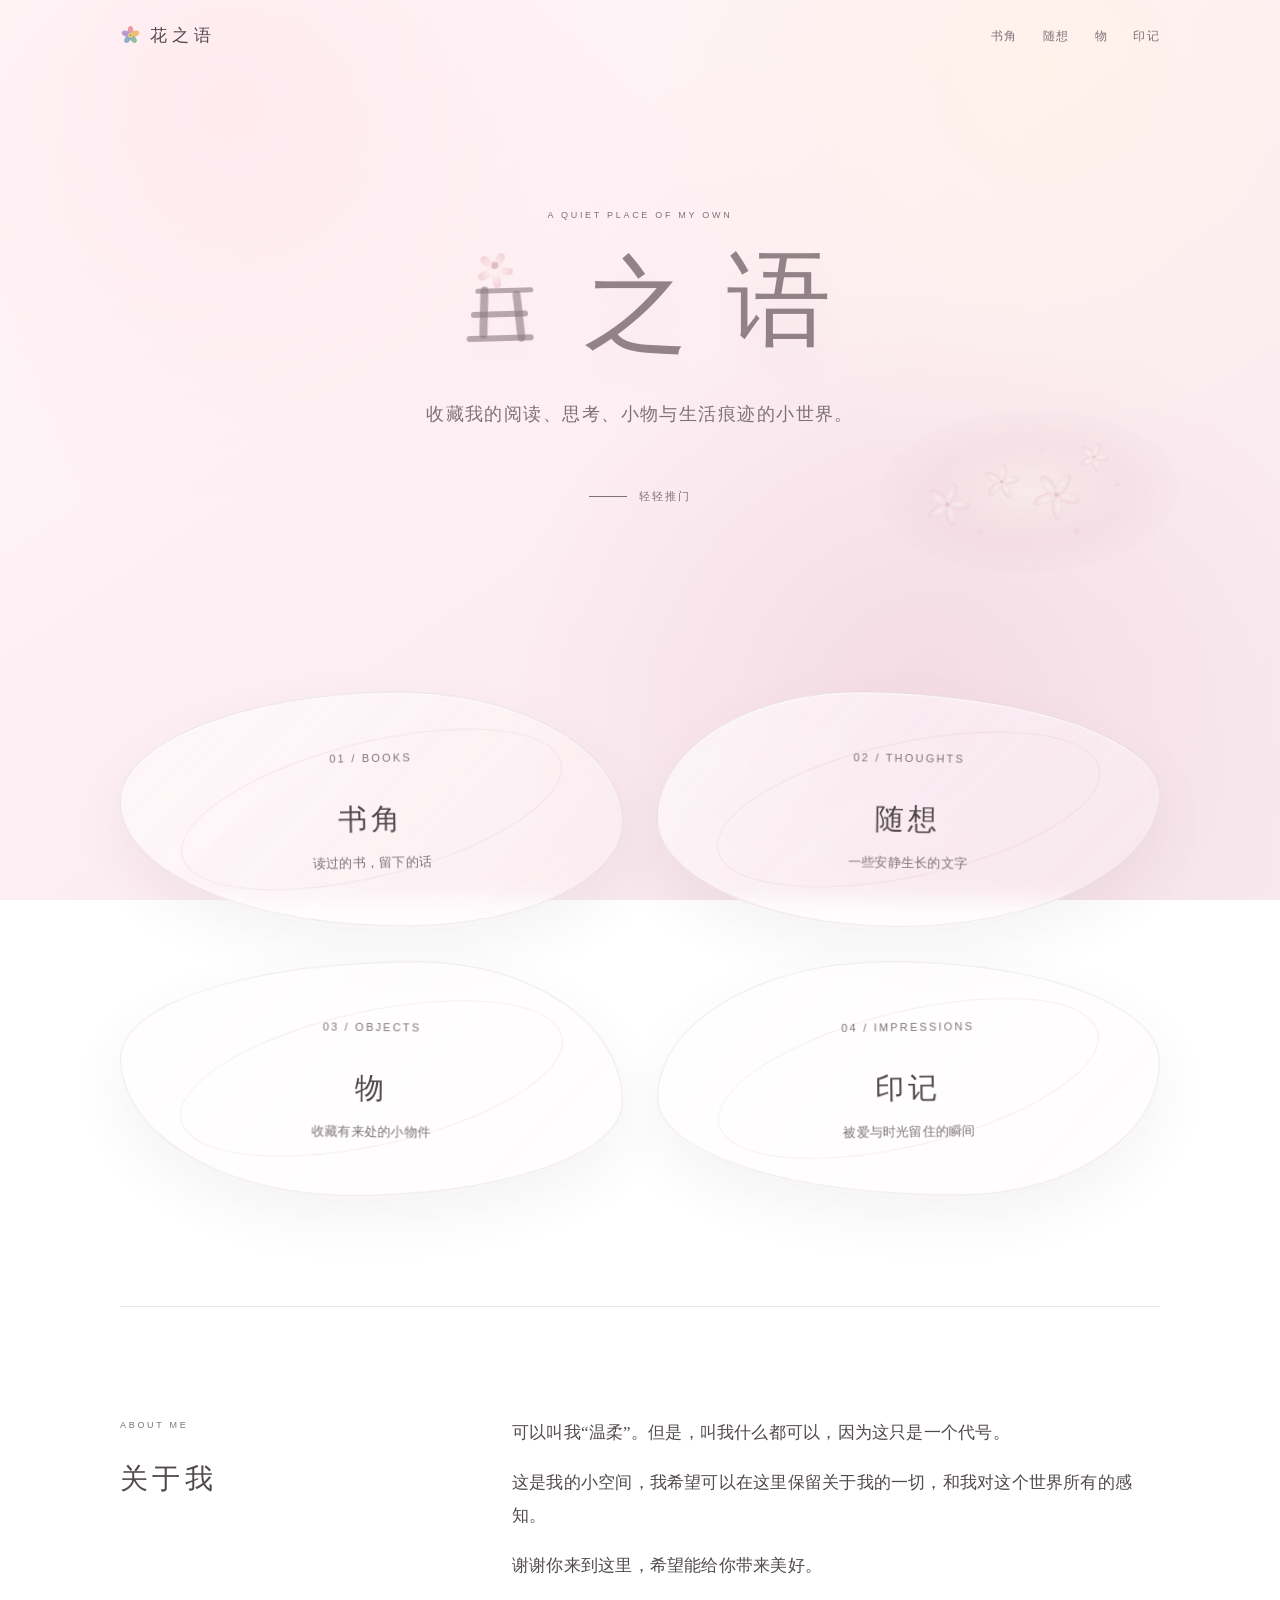
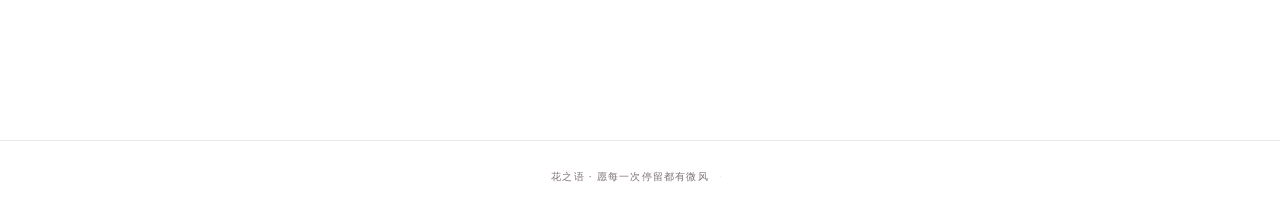
==== index.html @ 6b3ba3bf "Refine home flower title and cluster" ====
<!doctype html>
<html lang="zh-CN">
  <head>
    <meta charset="UTF-8">
    <meta name="viewport" content="width=device-width, initial-scale=1">
    <meta name="description" content="花之语，收藏阅读、思考、小物与生活痕迹的小世界。">
    <title>花之语</title>
    <link rel="stylesheet" href="assets/styles.css?v=home-bloom-2">
  </head>
  <body class="page-home">
    <header class="site-header shell">
      <a class="brand" href="index.html"><img class="brand-flower" src="assets/flower-mark.svg" alt="">花之语</a>
      <nav class="nav" aria-label="主要导航">
        <a href="books/index.html?v=home-bloom-2">书角</a>
        <a href="thoughts/index.html?v=home-bloom-2">随想</a>
        <a href="love/index.html?v=home-bloom-2">物</a>
        <a href="imprints/index.html?v=home-bloom-2">印记</a>
      </nav>
    </header>

    <main>
      <section class="hero shell">
        <img class="home-flower-cluster" src="assets/home-flower-cluster.svg" alt="" aria-hidden="true">
        <div>
          <p class="eyebrow">A quiet place of my own</p>
          <h1 class="bloom-title" aria-label="花之语">
            <span class="bloom-word bloom-flower-word">
              <span class="flower-text-base" aria-hidden="true">花</span>
              <span class="flower-text-custom" aria-hidden="true">
                <span class="flower-stroke flower-stroke-left"></span>
                <span class="flower-stroke flower-stroke-top"></span>
                <span class="flower-stroke flower-stroke-mid"></span>
                <span class="flower-stroke flower-stroke-bottom"></span>
                <span class="flower-stroke flower-stroke-right"></span>
              </span>
              <span class="title-flower" aria-hidden="true">
                <span></span><span></span><span></span><span></span><span></span>
              </span>
              <span class="wind-petals" aria-hidden="true">
                <i></i><i></i><i></i><i></i><i></i>
              </span>
            </span>
            <span class="bloom-word">之</span>
            <span class="bloom-word">语</span>
          </h1>
          <p class="hero-copy">收藏我的阅读、思考、小物与生活痕迹的小世界。</p>
          <a class="scroll-cue" href="#entrances">轻轻推门</a>
        </div>
      </section>

      <section class="portal-grid shell" id="entrances" aria-label="四个板块">
        <a class="portal portal-book" href="books/index.html?v=home-bloom-2" data-page-transition="book">
          <span class="portal-orbit" aria-hidden="true"></span>
          <span class="portal-content">
            <span class="portal-index">01 / BOOKS</span>
            <h2>书角</h2>
            <p>读过的书，留下的话</p>
          </span>
        </a>
        <a class="portal portal-thought" href="thoughts/index.html?v=home-bloom-2" data-page-transition="thought">
          <span class="portal-orbit" aria-hidden="true"></span>
          <span class="portal-content">
            <span class="portal-index">02 / THOUGHTS</span>
            <h2>随想</h2>
            <p>一些安静生长的文字</p>
          </span>
        </a>
        <a class="portal portal-love" href="love/index.html?v=home-bloom-2" data-page-transition="love">
          <span class="portal-orbit" aria-hidden="true"></span>
          <span class="portal-content">
            <span class="portal-index">03 / OBJECTS</span>
            <h2>物</h2>
            <p>收藏有来处的小物件</p>
          </span>
        </a>
        <a class="portal portal-imprint" href="imprints/index.html?v=home-bloom-2" data-page-transition="imprint">
          <span class="portal-orbit" aria-hidden="true"></span>
          <span class="portal-content">
            <span class="portal-index">04 / IMPRESSIONS</span>
            <h2>印记</h2>
            <p>被爱与时光留住的瞬间</p>
          </span>
        </a>
      </section>

      <section class="about shell">
        <div>
          <p class="eyebrow">About me</p>
          <h2>关于我</h2>
        </div>
        <div class="about-copy">
          <p>可以叫我“温柔”。但是，叫我什么都可以，因为这只是一个代号。</p>
          <p>这是我的小空间，我希望可以在这里保留关于我的一切，和我对这个世界所有的感知。</p>
          <p>谢谢你来到这里，希望能给你带来美好。</p>
        </div>
      </section>
    </main>

    <footer class="site-footer">花之语 · 愿每一次停留都有微风 <a class="admin-key" href="admin/" aria-label="进入内容管理">·</a></footer>
    <script src="assets/site.js?v=home-bloom-2"></script>
  </body>
</html>
---- assets/styles.css ----
:root {
  --paper: #fcf7f8;
  --paper-deep: #f5ecee;
  --ink: #51494d;
  --ink-soft: #7d7277;
  --line: rgba(91, 71, 80, 0.13);
  --sage: #dce8dc;
  --sage-deep: #718775;
  --blue: #dfeaf0;
  --blue-deep: #718694;
  --pink: #f1dfe2;
  --pink-deep: #9a747b;
  --apricot: #f2e5cd;
  --apricot-deep: #9a805e;
  --shadow: 0 18px 50px rgba(71, 78, 73, 0.09);
  --rose-sky:
    radial-gradient(circle at 18% 12%, rgba(255, 232, 238, 0.9), transparent 32%),
    radial-gradient(circle at 82% 8%, rgba(255, 244, 230, 0.62), transparent 30%),
    radial-gradient(circle at 72% 78%, rgba(239, 207, 219, 0.56), transparent 36%),
    linear-gradient(145deg, #fffafb 0%, #fdeff3 42%, #f8e8ee 100%);
  --serif: "Songti SC", "STSong", "Noto Serif CJK SC", Georgia, serif;
  --sans: "PingFang SC", "Noto Sans CJK SC", sans-serif;
}

* {
  box-sizing: border-box;
}

[hidden] {
  display: none !important;
}

html {
  scroll-behavior: smooth;
}

body {
  position: relative;
  margin: 0;
  color: var(--ink);
  background: var(--rose-sky);
  background-attachment: fixed;
  font-family: var(--serif);
  line-height: 1.9;
}

body::before {
  display: none;
}

body::after {
  display: none;
}

.page-books {
  background: var(--rose-sky);
  background-attachment: fixed;
}

.page-books::after {
  display: none;
}

.page-thoughts {
  background: var(--rose-sky);
  background-attachment: fixed;
}

.page-love {
  background: var(--rose-sky);
  background-attachment: fixed;
}

.page-imprints {
  background: var(--rose-sky);
  background-attachment: fixed;
}

a {
  color: inherit;
  text-decoration: none;
}

button,
input,
textarea {
  font: inherit;
}

.shell {
  width: min(1120px, calc(100% - 40px));
  margin: 0 auto;
}

.site-header {
  position: relative;
  display: flex;
  align-items: center;
  justify-content: space-between;
  min-height: 84px;
  font-size: 14px;
  letter-spacing: 0.12em;
}

.site-header::before {
  position: absolute;
  top: 33px;
  left: -36px;
  width: 18px;
  height: 18px;
  border: 1px solid currentColor;
  border-radius: 50%;
  content: "";
  opacity: 0.22;
}

.brand {
  display: inline-flex;
  align-items: center;
  gap: 9px;
  font-size: 20px;
  letter-spacing: 0.34em;
}

.brand-flower {
  width: 25px;
  height: 25px;
  flex: 0 0 auto;
  transform-origin: center;
  transition: filter 500ms ease, transform 700ms cubic-bezier(.2,.8,.2,1);
}

.brand:hover .brand-flower,
.petal-rain-active .brand-flower {
  filter: drop-shadow(0 5px 8px rgba(203, 125, 148, 0.24));
  transform: rotate(145deg) scale(1.12);
}

.nav {
  display: flex;
  gap: 28px;
  color: var(--ink-soft);
}

.nav a {
  position: relative;
}

.nav a::after {
  position: absolute;
  right: 0;
  bottom: -7px;
  left: 0;
  height: 1px;
  background: currentColor;
  content: "";
  opacity: 0;
  transform: scaleX(0.4);
  transition: 180ms ease;
}

.nav a:hover::after,
.nav a[aria-current="page"]::after {
  opacity: 0.65;
  transform: scaleX(1);
}

.hero {
  position: relative;
  display: grid;
  min-height: 570px;
  place-items: center;
  text-align: center;
}

.hero::before,
.hero::after {
  display: none;
}

.hero::before {
  top: 30px;
  left: 5%;
}

.hero::after {
  right: 5%;
  bottom: 40px;
  transform: rotate(205deg);
}

.eyebrow {
  margin: 0 0 18px;
  color: var(--ink-soft);
  font-family: var(--sans);
  font-size: 12px;
  letter-spacing: 0.28em;
  text-transform: uppercase;
}

.hero h1,
.bloom-title {
  margin: 0;
  font-size: clamp(58px, 9vw, 104px);
  font-weight: 400;
  letter-spacing: 0.12em;
  line-height: 1.2;
}

.bloom-title {
  position: relative;
  z-index: 2;
  display: inline-flex;
  gap: clamp(8px, 1.5vw, 18px);
  align-items: center;
  padding-left: 0.08em;
  color: rgba(105, 87, 94, 0.72);
}

.bloom-word {
  position: relative;
  display: inline-block;
  text-shadow: 0 16px 38px rgba(126, 92, 104, 0.06);
  transition:
    opacity 900ms ease,
    filter 900ms ease,
    transform 1000ms cubic-bezier(.2,.7,.2,1);
}

.bloom-word:nth-child(2) {
  transform: translateY(0.04em);
}

.bloom-word:nth-child(3) {
  transform: translateY(-0.03em);
}

.bloom-flower-word {
  width: 0.92em;
  height: 1.08em;
  padding-right: 0.03em;
  transform-origin: 50% 56%;
}

.flower-text-base {
  opacity: 0;
}

.flower-text-custom {
  position: absolute;
  inset: 0.08em 0.08em 0.02em 0;
}

.flower-stroke {
  position: absolute;
  display: block;
  border-radius: 999px;
  background: rgba(105, 87, 94, 0.6);
  box-shadow: 0 10px 22px rgba(126, 92, 104, 0.035);
}

.flower-stroke-left {
  top: 0.29em;
  left: 0.2em;
  width: 0.08em;
  height: 0.5em;
  transform: rotate(3deg);
}

.flower-stroke-top {
  top: 0.3em;
  left: 0.16em;
  width: 0.56em;
  height: 0.055em;
}

.flower-stroke-mid {
  top: 0.53em;
  left: 0.12em;
  width: 0.54em;
  height: 0.052em;
}

.flower-stroke-bottom {
  top: 0.76em;
  left: 0.07em;
  width: 0.64em;
  height: 0.055em;
}

.flower-stroke-right {
  top: 0.33em;
  left: 0.54em;
  width: 0.075em;
  height: 0.49em;
  transform: rotate(-5deg);
}

.title-flower {
  position: absolute;
  top: 0.1em;
  left: 0.03em;
  width: 0.3em;
  height: 0.3em;
  opacity: 0.9;
  transform: rotate(-25deg) scale(0.86);
  transform-origin: center;
  transition: transform 950ms cubic-bezier(.2,.7,.2,1), opacity 700ms ease;
}

.title-flower span {
  position: absolute;
  top: 50%;
  left: 50%;
  width: 52%;
  height: 25%;
  border-radius: 999px 999px 999px 40%;
  background: linear-gradient(90deg, #fffaf7, #e8aeba);
  box-shadow: inset 0 0 0 1px rgba(183, 130, 142, 0.08);
  transform-origin: 0 50%;
}

.title-flower span:nth-child(1) { transform: rotate(0deg) translateX(0.02em); }
.title-flower span:nth-child(2) { transform: rotate(72deg) translateX(0.02em); }
.title-flower span:nth-child(3) { transform: rotate(144deg) translateX(0.02em); }
.title-flower span:nth-child(4) { transform: rotate(216deg) translateX(0.02em); }
.title-flower span:nth-child(5) { transform: rotate(288deg) translateX(0.02em); }

.title-flower::after {
  position: absolute;
  top: calc(50% - 0.03em);
  left: calc(50% - 0.03em);
  width: 0.06em;
  height: 0.06em;
  border-radius: 50%;
  background: #bd8490;
  content: "";
}

.wind-petals {
  position: absolute;
  inset: -0.1em -0.55em -0.12em 0.25em;
  pointer-events: none;
}

.wind-petals i {
  position: absolute;
  top: 36%;
  left: 28%;
  width: 0.09em;
  height: 0.045em;
  border-radius: 999px 999px 999px 30%;
  background: rgba(226, 162, 176, 0.56);
  opacity: 0;
  transform: translate3d(0, 0, 0) rotate(12deg);
}

.wind-petals i:nth-child(2) { top: 18%; left: 42%; background: rgba(246, 204, 211, 0.7); }
.wind-petals i:nth-child(3) { top: 56%; left: 52%; background: rgba(219, 186, 207, 0.55); }
.wind-petals i:nth-child(4) { top: 30%; left: 58%; background: rgba(236, 181, 168, 0.58); }
.wind-petals i:nth-child(5) { top: 68%; left: 36%; background: rgba(240, 190, 201, 0.6); }

.bloom-title:hover .bloom-flower-word,
.bloom-title.is-wind .bloom-flower-word {
  filter: blur(0.12px);
  opacity: 0.78;
  transform: translateX(-0.03em) rotate(-1.6deg);
}

.bloom-title:hover .bloom-word:nth-child(2),
.bloom-title.is-wind .bloom-word:nth-child(2) {
  transform: translate(0.08em, 0.02em);
}

.bloom-title:hover .bloom-word:nth-child(3),
.bloom-title.is-wind .bloom-word:nth-child(3) {
  transform: translate(0.16em, -0.04em);
}

.bloom-title:hover .title-flower,
.bloom-title.is-wind .title-flower {
  opacity: 0.6;
  transform: translate(0.18em, -0.08em) rotate(9deg) scale(1);
}

.bloom-title:hover .wind-petals i,
.bloom-title.is-wind .wind-petals i {
  animation: title-petal-wind 1300ms ease-out forwards;
}

.bloom-title:hover .wind-petals i:nth-child(2),
.bloom-title.is-wind .wind-petals i:nth-child(2) {
  animation-delay: 90ms;
}

.bloom-title:hover .wind-petals i:nth-child(3),
.bloom-title.is-wind .wind-petals i:nth-child(3) {
  animation-delay: 170ms;
}

.bloom-title:hover .wind-petals i:nth-child(4),
.bloom-title.is-wind .wind-petals i:nth-child(4) {
  animation-delay: 230ms;
}

.bloom-title:hover .wind-petals i:nth-child(5),
.bloom-title.is-wind .wind-petals i:nth-child(5) {
  animation-delay: 310ms;
}

@keyframes title-petal-wind {
  0% {
    opacity: 0;
    transform: translate3d(0, 0, 0) rotate(10deg);
  }

  18% {
    opacity: 0.72;
  }

  100% {
    opacity: 0;
    transform: translate3d(0.68em, -0.18em, 0) rotate(96deg);
  }
}

.home-flower-cluster {
  position: absolute;
  right: min(-35px, -1vw);
  bottom: 34px;
  z-index: 0;
  width: min(38vw, 430px);
  min-width: 270px;
  opacity: 0.46;
  pointer-events: none;
  transform: rotate(-2deg);
  filter: saturate(0.88) contrast(0.96);
  animation: cluster-breathe 9s ease-in-out infinite;
}

@keyframes cluster-breathe {
  0%,
  100% {
    opacity: 0.4;
    transform: translate3d(0, 0, 0) rotate(-2deg);
  }

  50% {
    opacity: 0.53;
    transform: translate3d(-5px, -3px, 0) rotate(-1.3deg);
  }
}

.hero-copy {
  position: relative;
  z-index: 2;
  max-width: 460px;
  margin: 30px auto 0;
  color: var(--ink-soft);
  font-size: 18px;
  letter-spacing: 0.08em;
}

.scroll-cue {
  position: relative;
  z-index: 2;
  display: inline-flex;
  align-items: center;
  gap: 12px;
  margin-top: 55px;
  color: var(--ink-soft);
  font-family: var(--sans);
  font-size: 11px;
  letter-spacing: 0.2em;
}

.scroll-cue::before {
  width: 38px;
  height: 1px;
  background: var(--ink-soft);
  content: "";
}

.portal-grid {
  display: grid;
  grid-template-columns: repeat(2, 1fr);
  gap: 34px;
  padding: 50px 0 110px;
  perspective: 1000px;
}

.portal {
  position: relative;
  display: grid;
  min-height: 235px;
  padding: 38px;
  overflow: visible;
  border: 1px solid rgba(119, 91, 103, 0.12);
  border-radius: 50% 44% 48% 42% / 45% 51% 43% 49%;
  background:
    linear-gradient(135deg, rgba(255, 255, 255, 0.62), rgba(255, 255, 255, 0.18)),
    rgba(244, 218, 225, 0.08);
  box-shadow:
    0 22px 55px rgba(111, 84, 96, 0.07),
    inset 0 1px 0 rgba(255, 255, 255, 0.92);
  backdrop-filter: blur(10px);
  place-items: center;
  text-align: center;
  transform: translate3d(0, 0, 0) rotate(var(--portal-rotate, -0.7deg));
  transition: border-color 600ms ease, box-shadow 600ms ease, transform 700ms cubic-bezier(.2,.7,.2,1);
}

.portal:hover {
  border-color: rgba(208, 139, 156, 0.26);
  box-shadow:
    0 34px 80px rgba(174, 117, 133, 0.14),
    inset 0 1px 0 rgba(255, 255, 255, 0.96);
  transform: translate3d(0, -12px, 22px) rotate(calc(var(--portal-rotate, -0.7deg) * -1));
}

.portal::after {
  position: absolute;
  z-index: -1;
  inset: 16% 10% 8% 14%;
  border-radius: 50%;
  background: radial-gradient(circle, var(--portal-glow, rgba(225, 182, 194, 0.18)), transparent 68%);
  filter: blur(16px);
  content: "";
  opacity: 0;
  transform: scale(0.8);
  transition: opacity 600ms ease, transform 800ms ease;
}

.portal:hover::after {
  opacity: 1;
  transform: scale(1.18);
}

.portal-book {
  --portal-glow: rgba(149, 187, 160, 0.25);
  --portal-rotate: -1deg;
}

.portal-thought {
  --portal-glow: rgba(145, 174, 201, 0.24);
  --portal-rotate: 0.8deg;
}

.portal-love {
  --portal-glow: rgba(232, 154, 166, 0.27);
  --portal-rotate: 0.6deg;
}

.portal-imprint {
  --portal-glow: rgba(239, 189, 120, 0.25);
  --portal-rotate: -0.8deg;
}

.portal-content {
  position: relative;
  z-index: 2;
  animation: portal-breathe 6s ease-in-out infinite;
}

.portal:nth-child(2) .portal-content {
  animation-delay: -1.5s;
}

.portal:nth-child(3) .portal-content {
  animation-delay: -3s;
}

.portal:nth-child(4) .portal-content {
  animation-delay: -4.5s;
}

.portal-orbit {
  position: absolute;
  width: 78%;
  height: 58%;
  border: 1px solid rgba(170, 119, 135, 0.12);
  border-radius: 50%;
  transform: rotate(-13deg);
  transition: transform 1100ms cubic-bezier(.2,.7,.2,1), border-color 600ms ease;
}

.portal:hover .portal-orbit {
  border-color: rgba(201, 132, 151, 0.25);
  transform: rotate(8deg) scale(1.06);
}

@keyframes portal-breathe {
  0%,
  100% {
    transform: translateY(0);
  }

  50% {
    transform: translateY(-4px);
  }
}

.portal-index {
  font-family: var(--sans);
  font-size: 11px;
  letter-spacing: 0.2em;
}

.portal h2 {
  margin: 20px 0 4px;
  color: var(--ink);
  font-size: 29px;
  font-weight: 400;
  letter-spacing: 0.16em;
}

.portal p {
  margin: 0;
  color: var(--ink-soft);
  font-size: 13px;
}

.portal-index {
  color: var(--ink-soft);
}

.admin-key {
  display: inline-block;
  padding: 0 6px;
  opacity: 0.18;
  transition: opacity 180ms ease;
}

.admin-key:hover {
  opacity: 0.7;
}

.admin-page {
  min-height: 100vh;
  background: var(--rose-sky);
  background-attachment: fixed;
}

.admin-label {
  color: var(--ink-soft);
  font-family: var(--sans);
  font-size: 11px;
  letter-spacing: 0.16em;
}

.admin-shell {
  width: min(1080px, calc(100% - 56px));
  margin: 0 auto;
  padding: 70px 0 120px;
}

.admin-intro {
  max-width: 620px;
}

.admin-intro h1 {
  margin: 0 0 10px;
  font-size: 38px;
  font-weight: 400;
}

.admin-intro p {
  color: var(--ink-soft);
}

.content-picker {
  display: flex;
  flex-wrap: wrap;
  gap: 10px;
  margin: 48px 0 38px;
}

.content-type {
  padding: 10px 18px;
  border: 1px solid var(--line);
  border-radius: 999px;
  color: var(--ink-soft);
  background: rgba(255, 255, 255, 0.42);
  cursor: pointer;
}

.content-type.is-active {
  border-color: rgba(211, 141, 158, 0.4);
  color: var(--ink);
  background: rgba(242, 207, 216, 0.28);
}

.editor {
  display: grid;
  grid-template-columns: minmax(0, 1fr) 270px;
  gap: 42px;
  align-items: start;
}

.editor-panel,
.publish-panel {
  border: 1px solid var(--line);
  background: rgba(255, 255, 255, 0.46);
}

.editor-panel {
  min-height: 560px;
  padding: 36px;
}

.editor-section {
  display: none;
}

.editor-section.is-visible {
  display: block;
}

.editor-section h2,
.publish-panel h2 {
  margin: 0 0 28px;
  font-size: 20px;
  font-weight: 400;
}

.editor-grid {
  display: grid;
  grid-template-columns: repeat(2, minmax(0, 1fr));
  gap: 0 20px;
}

.field-wide {
  grid-column: 1 / -1;
}

.field select,
.field input[type="file"] {
  width: 100%;
  min-height: 43px;
  padding: 10px 12px;
  border: 1px solid var(--line);
  color: var(--ink);
  background: rgba(255, 255, 255, 0.56);
}

.field:has([data-count-text]) {
  position: relative;
}

.field textarea[data-count-text] {
  padding-bottom: 34px;
}

.char-count {
  position: absolute;
  right: 12px;
  bottom: 12px;
  padding: 3px 8px;
  border-radius: 999px;
  color: rgba(102, 88, 94, 0.7);
  background: rgba(255, 255, 255, 0.58);
  font-family: var(--sans);
  font-size: 10px;
  letter-spacing: 0.04em;
  pointer-events: none;
}

.switch-row {
  display: flex;
  gap: 9px;
  align-items: center;
  margin-top: 20px;
  font-family: var(--sans);
  font-size: 12px;
}

.publish-panel {
  position: sticky;
  top: 24px;
  padding: 28px;
}

.publish-hint {
  margin: -12px 0 18px;
  color: var(--ink-soft);
  font-family: var(--sans);
  font-size: 12px;
  line-height: 1.8;
}

.preview-button,
.publish-button {
  width: 100%;
  margin-top: 10px;
  padding: 11px 16px;
  border: 1px solid var(--line);
  cursor: pointer;
}

.preview-button {
  color: var(--ink);
  background: transparent;
}

.publish-button {
  border-color: #65585e;
  color: #fff;
  background: #65585e;
}

.admin-note {
  margin-top: 20px;
  color: var(--ink-soft);
  font-family: var(--sans);
  font-size: 11px;
  line-height: 1.75;
}

.entry-manager {
  margin-top: 54px;
  padding: 30px;
  border: 1px solid var(--line);
  background: rgba(255, 255, 255, 0.38);
}

.entry-manager-head {
  display: flex;
  gap: 18px;
  align-items: end;
  justify-content: space-between;
  margin-bottom: 22px;
}

.entry-manager-head h2 {
  margin: 0;
  font-size: 22px;
  font-weight: 400;
}

.entry-manager-head .preview-button {
  width: auto;
  min-width: 108px;
}

.entry-manager-actions {
  display: flex;
  gap: 10px;
  align-items: center;
}

.entry-list-admin {
  display: grid;
  gap: 12px;
}

.entry-admin-row {
  display: grid;
  grid-template-columns: minmax(0, 1fr) auto;
  gap: 18px;
  align-items: center;
  padding: 16px 18px;
  border: 1px solid rgba(188, 150, 160, 0.18);
  border-radius: 18px;
  background: rgba(255, 255, 255, 0.46);
}

.entry-admin-row h3 {
  margin: 3px 0 5px;
  font-size: 16px;
  font-weight: 400;
}

.entry-admin-row p {
  display: -webkit-box;
  margin: 0;
  overflow: hidden;
  color: var(--ink-soft);
  font-size: 12px;
  line-height: 1.7;
  -webkit-box-orient: vertical;
  -webkit-line-clamp: 2;
}

.entry-admin-meta {
  color: var(--pink-deep);
  font-family: var(--sans);
  font-size: 10px;
  letter-spacing: 0.1em;
}

.entry-admin-actions {
  display: flex;
  gap: 8px;
}

.entry-admin-actions button {
  padding: 8px 12px;
  border: 1px solid var(--line);
  border-radius: 999px;
  color: var(--ink);
  background: rgba(255, 255, 255, 0.42);
  cursor: pointer;
}

.entry-admin-actions [data-delete-entry] {
  color: #9b5461;
}

.admin-setup,
.login-card {
  width: min(620px, 100%);
  margin-top: 48px;
  padding: 36px;
  border: 1px solid var(--line);
  background: rgba(255, 255, 255, 0.42);
}

.admin-setup img {
  width: 38px;
  height: 38px;
}

.admin-setup h2,
.login-card h2 {
  margin: 15px 0 8px;
  font-size: 24px;
  font-weight: 400;
}

.admin-setup p {
  color: var(--ink-soft);
}

.login-card {
  display: grid;
  grid-template-columns: 0.8fr 1.2fr;
  gap: 40px;
}

.login-card .publish-button {
  margin-top: 5px;
}

.admin-session {
  display: flex;
  align-items: center;
  justify-content: flex-end;
  gap: 16px;
  color: var(--ink-soft);
  font-family: var(--sans);
  font-size: 11px;
}

.admin-session button {
  padding: 6px 12px;
  border: 1px solid var(--line);
  color: var(--ink-soft);
  background: transparent;
  cursor: pointer;
}

.about {
  display: grid;
  grid-template-columns: 0.65fr 1.35fr;
  gap: 80px;
  padding: 110px 0 140px;
  border-top: 1px solid var(--line);
}

.about h2 {
  margin: 0;
  font-size: 28px;
  font-weight: 400;
  letter-spacing: 0.16em;
}

.about-copy {
  max-width: 650px;
  font-size: 17px;
}

.about-copy p {
  margin: 0 0 18px;
}

.page-intro {
  position: relative;
  padding: 90px 0 70px;
}

.page-intro::after {
  position: absolute;
  top: 38px;
  right: 8%;
  color: rgba(72, 80, 76, 0.075);
  content: "花 之 语";
  font-size: clamp(54px, 9vw, 110px);
  letter-spacing: 0.2em;
  writing-mode: vertical-rl;
}

.page-intro h1 {
  margin: 0 0 10px;
  font-size: clamp(44px, 7vw, 72px);
  font-weight: 400;
  letter-spacing: 0.16em;
}

.page-intro p {
  margin: 0;
  color: var(--ink-soft);
  font-size: 17px;
}

.book-grid {
  display: grid;
  grid-template-columns: repeat(3, 1fr);
  gap: 48px 30px;
  padding-bottom: 130px;
}

.book-card {
  position: relative;
  max-width: 320px;
  padding: 18px 18px 28px;
  background: rgba(255, 252, 244, 0.58);
  box-shadow: 0 14px 50px rgba(66, 72, 65, 0.055);
  transform: rotate(-0.7deg);
}

.book-card::before {
  display: none;
}

.book-cover {
  display: grid;
  aspect-ratio: 0.68;
  padding: 24px;
  place-items: center;
  color: #e8e4db;
  background:
    linear-gradient(150deg, rgba(255, 255, 255, 0.1), transparent 45%),
    #222724;
  box-shadow: 0 20px 40px rgba(34, 39, 36, 0.18);
  text-align: center;
}

.book-cover strong {
  font-size: 30px;
  font-weight: 400;
  letter-spacing: 0.22em;
  writing-mode: vertical-rl;
}

.book-card h2 {
  margin: 25px 0 0;
  font-size: 25px;
  font-weight: 400;
}

.book-card .author,
.meta {
  color: var(--ink-soft);
  font-family: var(--sans);
  font-size: 13px;
}

.recommendation {
  min-height: 64px;
  margin: 16px 0;
}

.rating {
  color: #a88162;
  letter-spacing: 0.14em;
}

.article {
  width: min(720px, 100%);
  margin: 0 auto;
  padding: 70px 0 140px;
}

.article-head {
  margin-bottom: 75px;
  text-align: center;
}

.article-head h1 {
  margin: 14px 0;
  font-size: clamp(34px, 6vw, 55px);
  font-weight: 400;
  line-height: 1.45;
}

.article-body {
  font-size: 18px;
  letter-spacing: 0.035em;
  line-height: 2.15;
}

.article-body p {
  margin: 0 0 28px;
}

.book-detail {
  display: grid;
  grid-template-columns: 280px 1fr;
  gap: 75px;
  align-items: center;
  padding: 80px 0 100px;
}

.book-info h1 {
  margin: 0 0 8px;
  font-size: 48px;
  font-weight: 400;
  letter-spacing: 0.12em;
}

.book-quote {
  margin: 35px 0 0;
  padding-left: 24px;
  border-left: 2px solid var(--sage-deep);
  font-size: 19px;
}

.divider {
  height: 1px;
  margin: 20px 0 80px;
  background: var(--line);
}

.flower-button {
  display: flex;
  align-items: center;
  justify-content: center;
  gap: 12px;
  width: max-content;
  margin: 70px auto 0;
  padding: 13px 24px;
  border: 1px solid rgba(154, 116, 123, 0.3);
  border-radius: 999px;
  color: var(--pink-deep);
  background: rgba(255, 255, 255, 0.38);
  cursor: pointer;
  transition: 180ms ease;
}

.button-flower {
  width: 17px;
  height: 17px;
}

.flower-button:hover,
.flower-button.is-given {
  background: var(--pink);
  transform: translateY(-2px);
}

.feed {
  width: min(760px, 100%);
  margin: 0 auto;
  padding-bottom: 130px;
}

.feed-entry {
  padding: 60px 0;
  border-top: 1px solid var(--line);
}

.feed-entry:first-child {
  border-top: 0;
}

.feed-entry blockquote {
  margin: 0;
  font-size: clamp(24px, 4vw, 34px);
  line-height: 1.75;
}

.entry-type {
  color: var(--pink-deep);
  font-family: var(--sans);
  font-size: 12px;
  letter-spacing: 0.22em;
}

.photo-placeholder {
  display: grid;
  min-height: 460px;
  margin: 22px 0;
  padding: 30px;
  place-items: center;
  color: var(--ink-soft);
  background:
    linear-gradient(135deg, rgba(255, 255, 255, 0.45), transparent),
    var(--paper-deep);
  font-family: var(--sans);
  font-size: 13px;
  letter-spacing: 0.12em;
  text-align: center;
}

.photo-placeholder.love {
  background:
    radial-gradient(circle at 62% 42%, rgba(212, 159, 125, 0.55), transparent 15%),
    radial-gradient(circle at 45% 55%, rgba(239, 205, 159, 0.7), transparent 28%),
    #e7ddd1;
}

.photo-placeholder.landscape {
  background:
    linear-gradient(to bottom, #dfe9e7 0 42%, #c9d5be 42% 68%, #b7a88b 68%);
}

.photo-frame {
  margin: 22px 0;
  overflow: hidden;
  background: var(--paper-deep);
  box-shadow: var(--shadow);
}

.photo-image {
  display: block;
  width: 100%;
  height: auto;
  max-height: 760px;
  object-fit: contain;
}

.caption {
  margin: 18px 0 0;
  font-size: 18px;
}

.comments {
  margin-top: 90px;
  padding-top: 55px;
  border-top: 1px solid var(--line);
}

.comments h2 {
  font-size: 23px;
  font-weight: 400;
}

.field {
  display: grid;
  gap: 8px;
  margin: 18px 0;
  color: var(--ink-soft);
  font-family: var(--sans);
  font-size: 13px;
}

.field input,
.field textarea {
  width: 100%;
  padding: 14px 16px;
  border: 1px solid var(--line);
  border-radius: 3px;
  outline: none;
  color: var(--ink);
  background: rgba(255, 255, 255, 0.5);
}

.field input:focus,
.field textarea:focus {
  border-color: var(--blue-deep);
}

.submit-button {
  padding: 11px 24px;
  border: 0;
  color: white;
  background: var(--blue-deep);
  cursor: pointer;
}

.form-note {
  color: var(--ink-soft);
  font-family: var(--sans);
  font-size: 12px;
}

.site-footer {
  padding: 32px 0 45px;
  border-top: 1px solid var(--line);
  color: var(--ink-soft);
  font-family: var(--sans);
  font-size: 12px;
  letter-spacing: 0.12em;
  text-align: center;
}

@media (max-width: 760px) {
  .shell {
    width: min(100% - 28px, 620px);
  }

  .site-header {
    align-items: flex-start;
    padding: 20px 0;
  }

  body {
    background: var(--rose-sky);
    background-attachment: fixed;
  }

  body::after {
    right: -70px;
    width: 260px;
    opacity: 0.2;
  }

  .page-intro::after {
    right: 0;
    font-size: 52px;
    opacity: 0.72;
  }

  .nav {
    flex-wrap: wrap;
    justify-content: flex-end;
    gap: 8px 16px;
    max-width: 220px;
  }

  .hero {
    min-height: 520px;
  }

  .hero::before,
  .hero::after {
    width: 100px;
    height: 150px;
  }

  .hero h1 {
    padding-left: 0.22em;
  }

  .portal-grid,
  .about,
  .book-detail {
    grid-template-columns: 1fr;
  }

  .portal-grid {
    gap: 16px;
  }

  .portal {
    min-height: 205px;
    padding: 30px;
  }

  .portal h2 {
    margin-top: 16px;
  }

  .about {
    gap: 28px;
    padding: 80px 0 100px;
  }

  .book-grid {
    grid-template-columns: 1fr;
  }

  .book-detail {
    gap: 45px;
  }

  .book-detail .book-cover {
    width: min(270px, 80%);
    margin: 0 auto;
  }

  .book-info {
    text-align: center;
  }

  .book-quote {
    padding: 22px 0 0;
    border-top: 1px solid var(--sage-deep);
    border-left: 0;
  }

  .photo-placeholder {
    min-height: 350px;
  }
}

/* Refined editorial system: quiet scale, narrow columns, small collected images. */
body {
  font-family: "Hiragino Mincho ProN", "Songti TC", "Songti SC", "STSong", serif;
  font-size: 15px;
  letter-spacing: 0.015em;
}

.page-books,
.page-thoughts,
.page-love,
.page-imprints {
  background: var(--rose-sky);
  background-attachment: fixed;
}

.page-books::after,
.page-thoughts::after,
.page-love::after,
.page-imprints::after {
  right: 2.5vw;
  bottom: -70px;
  width: 180px;
  height: 340px;
  opacity: 0.09;
}

.shell {
  width: min(1040px, calc(100% - 56px));
}

.site-header {
  min-height: 72px;
  font-size: 12px;
}

.site-header::before {
  display: none;
}

.brand {
  font-size: 17px;
  letter-spacing: 0.3em;
}

.brand-flower {
  width: 21px;
  height: 21px;
}

.nav {
  gap: 25px;
}

.page-intro {
  width: min(560px, 100%);
  min-height: 0;
  margin: 42px auto 48px;
  padding: 38px 42px 34px;
  overflow: visible;
  border: 1px solid rgba(186, 154, 160, 0.16);
  border-radius: 16px;
  background:
    linear-gradient(135deg, rgba(255, 255, 255, 0.48), rgba(255, 250, 251, 0.18)),
    linear-gradient(90deg, transparent 0 18px, rgba(224, 185, 194, 0.1) 18px 19px, transparent 19px);
  box-shadow:
    0 16px 42px rgba(122, 91, 99, 0.055),
    inset 0 1px 0 rgba(255, 255, 255, 0.42);
  backdrop-filter: blur(5px);
  isolation: isolate;
  transform: rotate(-0.35deg);
}

.page-intro::after {
  position: absolute;
  right: 28px;
  bottom: 24px;
  z-index: 0;
  display: block;
  width: auto;
  color: var(--intro-accent, rgba(232, 154, 166, 0.42));
  content: var(--intro-stamp, "no. 03");
  font-family: var(--sans);
  font-size: 10px;
  letter-spacing: 0.18em;
  line-height: 1;
  opacity: 0.68;
  transform: rotate(4deg);
}

.page-books {
  --intro-stamp: "no. 01";
  --intro-accent: rgba(146, 189, 162, 0.54);
}

.page-thoughts {
  --intro-stamp: "no. 02";
  --intro-accent: rgba(145, 174, 201, 0.5);
}

.page-love {
  --intro-stamp: "no. 03";
  --intro-accent: rgba(232, 154, 166, 0.54);
}

.page-imprints {
  --intro-stamp: "no. 04";
  --intro-accent: rgba(229, 180, 111, 0.48);
}

.page-intro h1 {
  position: relative;
  display: inline-block;
  margin: 4px 0 12px;
  padding: 0 16px 4px 0;
  font-size: 34px;
  letter-spacing: 0.16em;
  transform: rotate(0.35deg);
}

.page-intro h1::after {
  position: absolute;
  right: 5px;
  bottom: 0;
  width: calc(100% - 5px);
  height: 7px;
  border-radius: 999px;
  background: color-mix(in srgb, var(--intro-accent, rgba(232, 154, 166, 0.5)) 22%, transparent);
  content: "";
  z-index: -1;
}

.page-intro p {
  position: relative;
  z-index: 1;
  max-width: 360px;
  font-size: 13px;
  line-height: 2;
  transform: rotate(0.35deg);
}

.page-intro .eyebrow {
  position: relative;
  display: inline-flex;
  align-items: center;
  gap: 8px;
  margin: 0 0 7px -8px;
  padding: 6px 12px 5px;
  border-radius: 999px;
  color: rgba(117, 97, 104, 0.68);
  background: rgba(255, 255, 255, 0.44);
  box-shadow: 0 4px 14px rgba(122, 91, 99, 0.04);
  transform: rotate(-1.4deg);
}

.page-intro .eyebrow::before {
  width: 5px;
  height: 5px;
  border-radius: 999px;
  background: var(--intro-accent, rgba(232, 154, 166, 0.5));
  box-shadow: 0 0 10px var(--intro-accent, rgba(232, 154, 166, 0.5));
  content: "";
}

.page-intro::before {
  position: absolute;
  top: -13px;
  left: 48px;
  width: 96px;
  height: 24px;
  border: 0;
  border-radius: 2px;
  background:
    repeating-linear-gradient(
      -45deg,
      rgba(255, 255, 255, 0.2) 0 8px,
      rgba(255, 255, 255, 0.46) 8px 16px
    ),
    color-mix(in srgb, var(--intro-accent, rgba(232, 154, 166, 0.5)) 32%, white);
  box-shadow: 0 5px 14px rgba(122, 91, 99, 0.05);
  content: "";
  opacity: 0.5;
  transform: rotate(-2.5deg);
  animation: none;
}

@keyframes intro-float {
  0%,
  100% {
    transform: translate3d(0, 0, 0) rotate(10deg);
  }

  50% {
    transform: translate3d(-8px, 7px, 0) rotate(19deg);
  }
}

.eyebrow {
  font-size: 9px;
  letter-spacing: 0.3em;
}

.book-grid {
  width: min(760px, 100%);
  grid-template-columns: repeat(3, minmax(0, 155px));
  gap: 55px 60px;
  margin: 0 auto;
  padding: 70px 0 120px;
}

.book-card {
  width: 155px;
  padding: 0 0 20px;
  background: transparent;
  box-shadow: none;
  transform: none;
}

.book-card::before {
  top: -7px;
  width: 44px;
  height: 14px;
}

.book-cover {
  width: 135px;
  padding: 15px;
  box-shadow: 0 10px 24px rgba(34, 39, 36, 0.12);
}

.book-cover strong {
  font-size: 18px;
}

.book-card h2 {
  margin: 17px 0 0;
  font-size: 18px;
}

.book-card .author,
.meta {
  font-size: 10px;
}

.recommendation {
  min-height: 48px;
  margin: 10px 0;
  font-size: 12px;
  line-height: 1.85;
}

.rating {
  font-size: 10px;
  letter-spacing: 0.08em;
}

.book-detail {
  width: min(720px, 100%);
  grid-template-columns: 160px 1fr;
  gap: 62px;
  margin: 0 auto;
  padding: 80px 0 82px;
}

.book-detail .book-cover {
  width: 145px;
}

.book-info h1 {
  margin-bottom: 5px;
  font-size: 34px;
}

.book-info p {
  margin: 8px 0;
  font-size: 13px;
}

.book-quote {
  margin-top: 25px;
  padding-left: 18px;
  font-size: 15px;
}

.divider {
  width: min(720px, 100%);
  margin: 0 auto 66px;
}

.article {
  width: min(600px, 100%);
  padding: 0 0 120px;
}

.article-head {
  margin-bottom: 52px;
}

.article-head h1 {
  font-size: 30px;
  line-height: 1.65;
}

.article-body {
  font-size: 15px;
  letter-spacing: 0.02em;
  line-height: 2.15;
}

.article-body p {
  margin-bottom: 24px;
}

.feed {
  width: min(680px, 100%);
  padding: 28px 0 120px;
}

.feed-entry {
  padding: 55px 0 65px;
}

.feed-entry blockquote {
  width: min(560px, 100%);
  margin: 0 auto;
  font-size: 20px;
  line-height: 2;
  text-align: left;
}

.feed-entry > .meta {
  width: min(560px, 100%);
  margin: 18px auto 0;
}

.entry-type {
  display: block;
  width: min(420px, 100%);
  margin: 0 auto 14px;
  font-size: 9px;
}

.photo-frame {
  width: min(340px, 100%);
  margin: 0 auto;
  padding: 7px;
  background: #fff;
  box-shadow: 0 12px 30px rgba(63, 68, 63, 0.08);
}

.photo-image {
  max-height: 560px;
}

.caption {
  width: min(340px, 100%);
  margin: 16px auto 0;
  font-size: 14px;
}

.flower-button {
  margin-top: 45px;
  padding: 9px 18px;
  font-size: 12px;
}

.comments {
  width: min(560px, 100%);
  margin: 72px auto 0;
  padding-top: 38px;
}

.comments h2 {
  font-size: 18px;
}

.field {
  font-size: 11px;
}

.field input,
.field textarea {
  padding: 11px 13px;
}

.submit-button {
  padding: 9px 19px;
  font-size: 12px;
}

.site-footer {
  padding: 26px 0 35px;
  font-size: 10px;
}

@media (max-width: 760px) {
  .shell {
    width: min(100% - 36px, 620px);
  }

  .page-books,
  .page-thoughts,
  .page-love,
  .page-imprints {
    background: var(--rose-sky);
    background-attachment: fixed;
  }

  .page-books::after,
  .page-thoughts::after,
  .page-love::after,
  .page-imprints::after {
    display: none;
  }

  .site-header {
    min-height: 64px;
    padding: 17px 0;
  }

  .brand {
    font-size: 15px;
  }

  .brand-flower {
    width: 19px;
    height: 19px;
  }

  .nav {
    gap: 6px 14px;
    font-size: 11px;
  }

  .page-intro {
    margin: 28px auto 30px;
    min-height: 0;
    padding: 34px 26px 30px;
    border-radius: 14px;
  }

  .page-intro::before {
    top: -11px;
    left: 30px;
    width: 82px;
    height: 21px;
  }

  .page-intro::after {
    right: 20px;
    bottom: 20px;
    font-size: 9px;
  }

  .page-intro h1 {
    font-size: 30px;
  }

  .bloom-title {
    gap: 5px;
  }

  .home-flower-cluster {
    right: -88px;
    bottom: 52px;
    width: 300px;
    min-width: 0;
    opacity: 0.26;
  }

  .book-grid {
    grid-template-columns: 130px;
    justify-content: center;
    padding-top: 55px;
  }

  .book-card {
    width: 130px;
  }

  .book-cover {
    width: 110px;
  }

  .book-detail {
    grid-template-columns: 1fr;
    gap: 38px;
    padding: 62px 0 70px;
  }

  .book-detail .book-cover {
    width: 125px;
  }

  .book-info h1 {
    font-size: 30px;
  }

  .book-quote {
    max-width: 310px;
    margin-right: auto;
    margin-left: auto;
  }

  .article-head h1 {
    font-size: 25px;
  }

  .article-body {
    font-size: 14px;
  }

  .feed {
    width: min(100% - 16px, 620px);
    padding-top: 15px;
  }

  .feed-entry {
    padding: 42px 0 55px;
  }

  .feed-entry blockquote {
    font-size: 18px;
  }

  .photo-frame,
  .caption,
  .entry-type {
    width: min(220px, 72vw);
  }

  .photo-image {
    max-height: 430px;
  }

  .admin-shell {
    width: min(100% - 32px, 620px);
    padding-top: 48px;
  }

  .admin-intro h1 {
    font-size: 30px;
  }

  .login-card {
    grid-template-columns: 1fr;
    gap: 12px;
    padding: 25px;
  }

  .editor {
    grid-template-columns: 1fr;
  }

  .editor-panel {
    min-height: 0;
    padding: 24px;
  }

  .editor-grid {
    grid-template-columns: 1fr;
  }

  .field-wide {
    grid-column: auto;
  }

  .publish-panel {
    position: static;
  }

  .entry-manager {
    padding: 22px;
  }

  .entry-manager-head,
  .entry-admin-row {
    grid-template-columns: 1fr;
  }

  .entry-manager-head {
    display: grid;
    align-items: start;
  }

  .entry-manager-head .preview-button,
  .entry-admin-actions {
    width: 100%;
  }

  .entry-admin-actions button {
    flex: 1;
  }
}

@media (prefers-reduced-motion: reduce) {
  .portal,
  .portal::after,
  .portal-orbit,
  .portal-content {
    animation: none;
    transition: none;
  }
}

.book-cover img {
  display: block;
  width: 100%;
  height: 100%;
  object-fit: cover;
}

.read-entry {
  display: inline-block;
  margin-top: 14px;
  color: var(--ink-soft);
  font-family: var(--sans);
  font-size: 10px;
  letter-spacing: 0.1em;
}

.entry-shell {
  width: min(900px, calc(100% - 40px));
  min-height: 65vh;
}

.entry-loading {
  padding: 120px 0;
  color: var(--ink-soft);
  text-align: center;
}

.cloud-entry {
  width: min(660px, 100%);
  margin: 0 auto;
  padding: 90px 0 130px;
}

.cloud-entry-header {
  margin-bottom: 50px;
  text-align: center;
}

.cloud-entry-header h1 {
  margin: 10px 0;
  font-size: 34px;
  font-weight: 400;
}

.cloud-entry-header h2 {
  margin: 12px 0 0;
  font-size: 20px;
  font-weight: 400;
}

.cloud-book-top {
  display: grid;
  grid-template-columns: 140px 1fr;
  gap: 55px;
  align-items: center;
  margin-bottom: 70px;
}

.cloud-book-top > img {
  display: block;
  width: 140px;
  box-shadow: 0 12px 28px rgba(52, 42, 47, 0.13);
}

.cloud-book-info .cloud-entry-header {
  margin-bottom: 15px;
  text-align: left;
}

.entry-image-gallery {
  display: grid;
  grid-template-columns: repeat(2, minmax(0, 1fr));
  gap: 18px;
  margin: 0 auto 55px;
}

.entry-image-gallery img {
  display: block;
  width: 100%;
  max-height: 540px;
  object-fit: cover;
}

@media (max-width: 760px) {
  .cloud-book-top {
    grid-template-columns: 1fr;
    gap: 35px;
    justify-items: center;
  }

  .cloud-book-info .cloud-entry-header {
    text-align: center;
  }

  .entry-image-gallery {
    grid-template-columns: 1fr;
  }
}

/* Living interactions */
.portal-book {
  border-radius: 54% 46% 42% 58% / 45% 57% 43% 55%;
}

.portal-thought {
  border-radius: 41% 59% 53% 47% / 55% 42% 58% 45%;
}

.portal-love {
  border-radius: 60% 40% 55% 45% / 42% 59% 41% 58%;
}

.portal-imprint {
  border-radius: 45% 55% 39% 61% / 57% 44% 56% 43%;
}

.page-home::before {
  position: fixed;
  z-index: 0;
  display: block;
  inset: 0;
  background: transparent;
  content: "";
  opacity: 0;
  pointer-events: none;
  transition: background 800ms ease, opacity 800ms ease;
}

.page-home > * {
  position: relative;
  z-index: 1;
}

.page-home:has(.portal-book:hover)::before {
  background: radial-gradient(circle at 28% 72%, rgba(160, 201, 171, 0.28), transparent 47%);
  opacity: 1;
}

.page-home.portal-hover-book::before {
  background: radial-gradient(circle at 28% 72%, rgba(160, 201, 171, 0.28), transparent 47%);
  opacity: 1;
}

.page-home:has(.portal-thought:hover)::before {
  background: radial-gradient(circle at 72% 72%, rgba(151, 187, 216, 0.28), transparent 47%);
  opacity: 1;
}

.page-home.portal-hover-thought::before {
  background: radial-gradient(circle at 72% 72%, rgba(151, 187, 216, 0.28), transparent 47%);
  opacity: 1;
}

.page-home:has(.portal-love:hover)::before {
  background: radial-gradient(circle at 28% 86%, rgba(234, 161, 177, 0.3), transparent 47%);
  opacity: 1;
}

.page-home.portal-hover-love::before {
  background: radial-gradient(circle at 28% 86%, rgba(234, 161, 177, 0.3), transparent 47%);
  opacity: 1;
}

.page-home:has(.portal-imprint:hover)::before {
  background: radial-gradient(circle at 72% 86%, rgba(239, 194, 126, 0.28), transparent 47%);
  opacity: 1;
}

.page-home.portal-hover-imprint::before {
  background: radial-gradient(circle at 72% 86%, rgba(239, 194, 126, 0.28), transparent 47%);
  opacity: 1;
}

.portal.is-opening {
  animation: portal-open 430ms cubic-bezier(.2,.8,.2,1) forwards;
}

@keyframes portal-open {
  to {
    border-radius: 50%;
    opacity: 0;
    transform: translateY(-18px) scale(1.12);
  }
}

.book-grid {
  grid-template-columns: repeat(4, minmax(0, 130px));
  gap: 55px 60px;
}

.book-card {
  width: 130px;
  transform-origin: left center;
  transition: filter 450ms ease, transform 500ms cubic-bezier(.2,.7,.2,1);
}

.book-card .book-cover {
  width: 110px;
}

.book-card:hover {
  filter: drop-shadow(8px 14px 16px rgba(59, 48, 53, 0.1));
  transform: perspective(700px) rotateY(-11deg) translateY(-5px);
}

.book-card.is-opening {
  animation: open-book 430ms cubic-bezier(.4,0,.2,1) forwards;
}

@keyframes open-book {
  to {
    opacity: 0.08;
    transform: perspective(700px) rotateY(-76deg) translateX(-8px);
  }
}

.media-gallery {
  display: grid;
  grid-template-columns: repeat(4, minmax(0, 1fr));
  gap: 50px 28px;
  width: min(900px, 100%);
  margin: 0 auto;
  padding: 72px 0 130px;
}

.media-card {
  min-width: 0;
}

.media-card .entry-type,
.media-card .photo-frame,
.media-card .caption {
  width: 100%;
}

.media-card .photo-frame {
  aspect-ratio: 1;
  padding: 5px;
  cursor: zoom-in;
  transition: box-shadow 450ms ease, transform 500ms cubic-bezier(.2,.7,.2,1);
}

.media-card .photo-frame:hover {
  box-shadow: 0 18px 36px rgba(95, 62, 75, 0.14);
  transform: translateY(-6px) rotate(0.6deg);
}

.media-card .photo-image {
  width: 100%;
  height: 100%;
  max-height: none;
  object-fit: cover;
}

.media-card .caption {
  font-size: 12px;
  line-height: 1.8;
}

.object-card {
  display: grid;
  align-content: start;
  gap: 12px;
}

.object-card .photo-frame {
  margin-bottom: 0;
}

.object-photo-empty {
  display: grid;
  aspect-ratio: 1;
  width: 100%;
  place-items: center;
  border: 1px dashed rgba(188, 150, 160, 0.34);
  border-radius: 24px;
  color: rgba(154, 116, 123, 0.62);
  background:
    radial-gradient(circle at 45% 36%, rgba(247, 204, 212, 0.28), transparent 34%),
    rgba(255, 255, 255, 0.36);
  font-family: var(--sans);
  font-size: 10px;
  letter-spacing: 0.16em;
  text-transform: uppercase;
}

.object-text {
  padding: 16px 16px 15px;
  border: 1px solid rgba(188, 150, 160, 0.2);
  border-radius: 22px;
  background: rgba(255, 255, 255, 0.42);
  backdrop-filter: blur(10px);
}

.object-text h2 {
  margin: 8px 0 8px;
  font-size: 17px;
  font-weight: 400;
  letter-spacing: 0.05em;
}

.object-text .caption {
  display: -webkit-box;
  margin: 0;
  overflow: hidden;
  -webkit-box-orient: vertical;
  -webkit-line-clamp: 5;
}

.media-card .flower-button {
  margin-top: 22px;
  padding: 7px 13px;
  font-size: 10px;
}

.lightbox {
  position: fixed;
  z-index: 100;
  display: grid;
  inset: 0;
  padding: 48px;
  place-items: center;
  visibility: hidden;
  background: rgba(58, 45, 51, 0);
  backdrop-filter: blur(0);
  opacity: 0;
  transition: background 400ms ease, backdrop-filter 400ms ease, opacity 400ms ease, visibility 400ms;
}

.lightbox.is-visible {
  visibility: visible;
  background: rgba(58, 45, 51, 0.52);
  backdrop-filter: blur(12px);
  opacity: 1;
}

.lightbox-inner {
  max-width: min(760px, 86vw);
  max-height: 84vh;
  padding: 10px 10px 18px;
  background: #fff;
  box-shadow: 0 30px 90px rgba(31, 20, 25, 0.22);
  opacity: 0;
  transform: scale(0.72) translateY(28px);
  transition: opacity 420ms ease, transform 520ms cubic-bezier(.2,.8,.2,1);
}

.lightbox.is-visible .lightbox-inner {
  opacity: 1;
  transform: scale(1) translateY(0);
}

.lightbox-image {
  display: block;
  width: auto;
  max-width: 100%;
  height: auto;
  max-height: 72vh;
  margin: 0 auto;
}

.lightbox-caption {
  margin: 13px 8px 0;
  color: #665a60;
  font-size: 13px;
  text-align: center;
}

.lightbox-close {
  position: absolute;
  top: 22px;
  right: 28px;
  width: 42px;
  height: 42px;
  border: 1px solid rgba(255, 255, 255, 0.55);
  border-radius: 50%;
  color: #fff;
  background: transparent;
  cursor: pointer;
  font-size: 25px;
  transition: background 250ms ease, transform 250ms ease;
}

.lightbox-close:hover {
  background: rgba(255, 255, 255, 0.14);
  transform: rotate(8deg);
}

.lightbox-open {
  overflow: hidden;
}

.petal-rain {
  position: fixed;
  z-index: 999;
  inset: 0;
  overflow: hidden;
  pointer-events: none;
}

.falling-petal {
  position: absolute;
  top: -24px;
  left: var(--petal-left);
  width: var(--petal-size);
  height: calc(var(--petal-size) * 1.55);
  border-radius: 76% 24% 72% 28%;
  background: var(--petal-color);
  box-shadow:
    0 0 14px rgba(242, 184, 196, 0.22),
    inset 1px 1px 0 rgba(255, 255, 255, 0.55);
  opacity: 0;
  transform: rotate(24deg);
  filter: blur(0.15px);
  animation: petal-fall var(--petal-fall) cubic-bezier(.3,.02,.55,1) var(--petal-delay) forwards;
}

@keyframes petal-fall {
  0% {
    opacity: 0;
    transform: translate3d(0, -2vh, 0) rotate(0deg);
  }

  10% {
    opacity: 0.46;
  }

  45% {
    transform: translate3d(calc(var(--petal-drift) * -0.25), 42vh, 0) rotate(calc(var(--petal-turn) * 0.42));
  }

  100% {
    opacity: 0;
    transform: translate3d(var(--petal-drift), 108vh, 0) rotate(var(--petal-turn));
  }
}

.is-leaving::before {
  opacity: 1 !important;
}

.is-leaving-book::before {
  background: radial-gradient(circle at center, rgba(157, 197, 169, 0.36), #fcf8f9 66%) !important;
}

.is-leaving-thought::before {
  background: radial-gradient(circle at center, rgba(151, 187, 216, 0.36), #fcf8f9 66%) !important;
}

.is-leaving-love::before {
  background: radial-gradient(circle at center, rgba(234, 161, 177, 0.38), #fcf8f9 66%) !important;
}

.is-leaving-imprint::before {
  background: radial-gradient(circle at center, rgba(239, 194, 126, 0.35), #fcf8f9 66%) !important;
}

.thought-list {
  width: min(780px, 100%);
  margin: 0 auto;
  padding: 18px 0 120px;
}

.thought-page {
  display: grid;
  gap: 14px;
}

.thought-row {
  border: 1px solid rgba(188, 150, 160, 0.2);
  border-radius: 26px;
  background:
    linear-gradient(135deg, rgba(255, 255, 255, 0.62), rgba(255, 248, 250, 0.34));
  box-shadow: 0 18px 46px rgba(128, 91, 103, 0.07);
  transition:
    border-color 220ms ease,
    box-shadow 220ms ease,
    transform 220ms ease;
}

.thought-row:hover {
  border-color: rgba(218, 148, 168, 0.36);
  box-shadow: 0 24px 60px rgba(128, 91, 103, 0.1);
  transform: translateY(-3px);
}

.thought-row a {
  display: grid;
  gap: 8px;
  padding: 24px 30px 22px;
  color: inherit;
  text-decoration: none;
}

.thought-date {
  color: var(--pink-deep);
  font-family: var(--sans);
  font-size: 10px;
  letter-spacing: 0.16em;
}

.thought-row h2 {
  margin: 0;
  font-size: 20px;
  font-weight: 400;
  letter-spacing: 0.05em;
}

.thought-row p {
  display: -webkit-box;
  margin: 0;
  overflow: hidden;
  color: var(--ink-soft);
  font-size: 14px;
  line-height: 1.9;
  -webkit-box-orient: vertical;
  -webkit-line-clamp: 3;
}

.thought-row .read-entry {
  margin-top: 4px;
  color: var(--blue-deep);
  font-family: var(--sans);
  font-size: 12px;
  letter-spacing: 0.08em;
}

.thought-pagination {
  display: flex;
  align-items: center;
  justify-content: center;
  gap: 16px;
  margin-top: 28px;
  color: var(--ink-soft);
  font-family: var(--sans);
  font-size: 12px;
}

.thought-pagination button {
  padding: 9px 16px;
  border: 1px solid rgba(188, 150, 160, 0.26);
  border-radius: 999px;
  color: var(--pink-deep);
  background: rgba(255, 255, 255, 0.45);
  cursor: pointer;
  transition: 180ms ease;
}

.thought-pagination button:not(:disabled):hover {
  background: rgba(245, 208, 219, 0.42);
  transform: translateY(-2px);
}

.thought-pagination button:disabled {
  cursor: default;
  opacity: 0.38;
}

@media (max-width: 760px) {
  .book-grid {
    grid-template-columns: repeat(2, 110px);
    gap: 48px 42px;
  }

  .book-card {
    width: 110px;
  }

  .book-card .book-cover {
    width: 92px;
  }

  .media-gallery {
    grid-template-columns: repeat(2, minmax(0, 1fr));
    gap: 38px 18px;
    padding: 55px 0 100px;
  }

  .media-card .caption {
    font-size: 11px;
  }

  .thought-list {
    padding-bottom: 90px;
  }

  .thought-row a {
    padding: 21px 22px 20px;
  }

  .thought-row h2 {
    font-size: 18px;
  }

  .thought-row p {
    font-size: 13px;
    -webkit-line-clamp: 4;
  }

  .lightbox {
    padding: 22px;
  }

  .lightbox-close {
    top: 12px;
    right: 12px;
  }
}

@media (prefers-reduced-motion: reduce) {
  .portal.is-opening,
  .book-card.is-opening {
    animation: none;
  }

  .brand-flower {
    transition: none;
  }

  .petal-rain {
    display: none;
  }
}
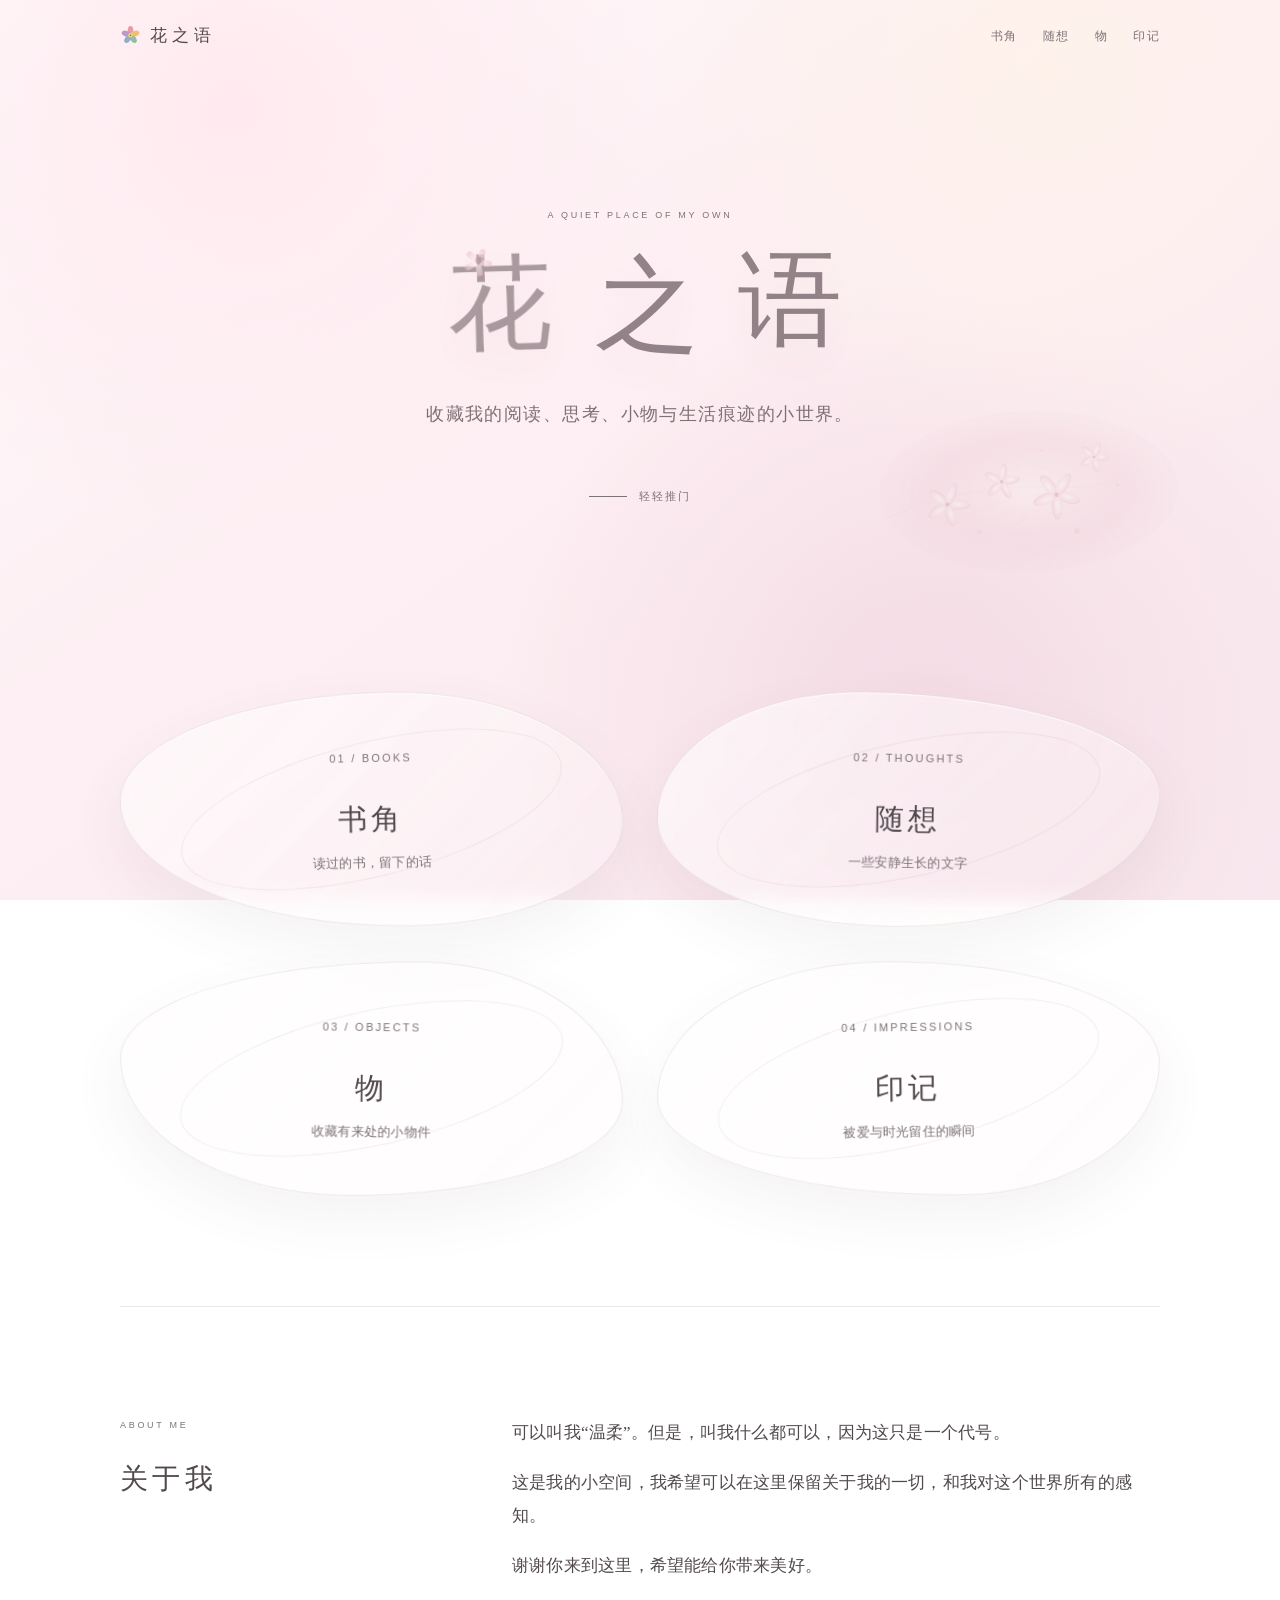
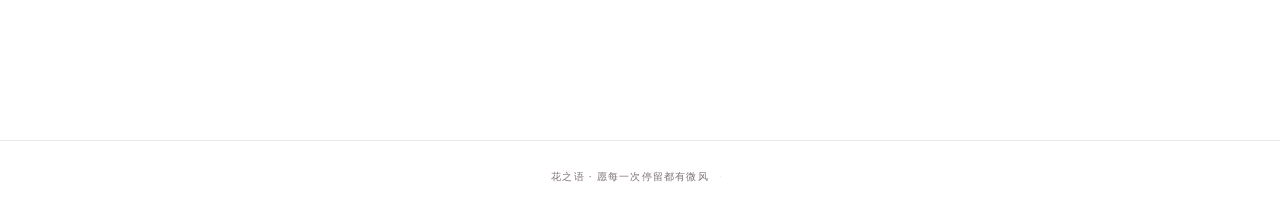
==== commit edff80fb: "Restore readable home title" ====
--- a/index.html
+++ b/index.html
@@ -5,16 +5,16 @@
     <meta name="viewport" content="width=device-width, initial-scale=1">
     <meta name="description" content="花之语，收藏阅读、思考、小物与生活痕迹的小世界。">
     <title>花之语</title>
-    <link rel="stylesheet" href="assets/styles.css?v=home-bloom-2">
+    <link rel="stylesheet" href="assets/styles.css?v=home-bloom-3">
   </head>
   <body class="page-home">
     <header class="site-header shell">
       <a class="brand" href="index.html"><img class="brand-flower" src="assets/flower-mark.svg" alt="">花之语</a>
       <nav class="nav" aria-label="主要导航">
-        <a href="books/index.html?v=home-bloom-2">书角</a>
-        <a href="thoughts/index.html?v=home-bloom-2">随想</a>
-        <a href="love/index.html?v=home-bloom-2">物</a>
-        <a href="imprints/index.html?v=home-bloom-2">印记</a>
+        <a href="books/index.html?v=home-bloom-3">书角</a>
+        <a href="thoughts/index.html?v=home-bloom-3">随想</a>
+        <a href="love/index.html?v=home-bloom-3">物</a>
+        <a href="imprints/index.html?v=home-bloom-3">印记</a>
       </nav>
     </header>
 
@@ -25,14 +25,7 @@
           <p class="eyebrow">A quiet place of my own</p>
           <h1 class="bloom-title" aria-label="花之语">
             <span class="bloom-word bloom-flower-word">
-              <span class="flower-text-base" aria-hidden="true">花</span>
-              <span class="flower-text-custom" aria-hidden="true">
-                <span class="flower-stroke flower-stroke-left"></span>
-                <span class="flower-stroke flower-stroke-top"></span>
-                <span class="flower-stroke flower-stroke-mid"></span>
-                <span class="flower-stroke flower-stroke-bottom"></span>
-                <span class="flower-stroke flower-stroke-right"></span>
-              </span>
+              花
               <span class="title-flower" aria-hidden="true">
                 <span></span><span></span><span></span><span></span><span></span>
               </span>
@@ -49,7 +42,7 @@
       </section>
 
       <section class="portal-grid shell" id="entrances" aria-label="四个板块">
-        <a class="portal portal-book" href="books/index.html?v=home-bloom-2" data-page-transition="book">
+        <a class="portal portal-book" href="books/index.html?v=home-bloom-3" data-page-transition="book">
           <span class="portal-orbit" aria-hidden="true"></span>
           <span class="portal-content">
             <span class="portal-index">01 / BOOKS</span>
@@ -57,7 +50,7 @@
             <p>读过的书，留下的话</p>
           </span>
         </a>
-        <a class="portal portal-thought" href="thoughts/index.html?v=home-bloom-2" data-page-transition="thought">
+        <a class="portal portal-thought" href="thoughts/index.html?v=home-bloom-3" data-page-transition="thought">
           <span class="portal-orbit" aria-hidden="true"></span>
           <span class="portal-content">
             <span class="portal-index">02 / THOUGHTS</span>
@@ -65,7 +58,7 @@
             <p>一些安静生长的文字</p>
           </span>
         </a>
-        <a class="portal portal-love" href="love/index.html?v=home-bloom-2" data-page-transition="love">
+        <a class="portal portal-love" href="love/index.html?v=home-bloom-3" data-page-transition="love">
           <span class="portal-orbit" aria-hidden="true"></span>
           <span class="portal-content">
             <span class="portal-index">03 / OBJECTS</span>
@@ -73,7 +66,7 @@
             <p>收藏有来处的小物件</p>
           </span>
         </a>
-        <a class="portal portal-imprint" href="imprints/index.html?v=home-bloom-2" data-page-transition="imprint">
+        <a class="portal portal-imprint" href="imprints/index.html?v=home-bloom-3" data-page-transition="imprint">
           <span class="portal-orbit" aria-hidden="true"></span>
           <span class="portal-content">
             <span class="portal-index">04 / IMPRESSIONS</span>
@@ -97,6 +90,6 @@
     </main>
 
     <footer class="site-footer">花之语 · 愿每一次停留都有微风 <a class="admin-key" href="admin/" aria-label="进入内容管理">·</a></footer>
-    <script src="assets/site.js?v=home-bloom-2"></script>
+    <script src="assets/site.js?v=home-bloom-3"></script>
   </body>
 </html>
--- a/assets/styles.css
+++ b/assets/styles.css
@@ -236,74 +236,18 @@
 }
 
 .bloom-flower-word {
-  width: 0.92em;
-  height: 1.08em;
-  padding-right: 0.03em;
+  padding-right: 0.01em;
   transform-origin: 50% 56%;
-}
-
-.flower-text-base {
-  opacity: 0;
-}
-
-.flower-text-custom {
-  position: absolute;
-  inset: 0.08em 0.08em 0.02em 0;
-}
-
-.flower-stroke {
-  position: absolute;
-  display: block;
-  border-radius: 999px;
-  background: rgba(105, 87, 94, 0.6);
-  box-shadow: 0 10px 22px rgba(126, 92, 104, 0.035);
-}
-
-.flower-stroke-left {
-  top: 0.29em;
-  left: 0.2em;
-  width: 0.08em;
-  height: 0.5em;
-  transform: rotate(3deg);
-}
-
-.flower-stroke-top {
-  top: 0.3em;
-  left: 0.16em;
-  width: 0.56em;
-  height: 0.055em;
-}
-
-.flower-stroke-mid {
-  top: 0.53em;
-  left: 0.12em;
-  width: 0.54em;
-  height: 0.052em;
-}
-
-.flower-stroke-bottom {
-  top: 0.76em;
-  left: 0.07em;
-  width: 0.64em;
-  height: 0.055em;
-}
-
-.flower-stroke-right {
-  top: 0.33em;
-  left: 0.54em;
-  width: 0.075em;
-  height: 0.49em;
-  transform: rotate(-5deg);
 }
 
 .title-flower {
   position: absolute;
-  top: 0.1em;
-  left: 0.03em;
-  width: 0.3em;
-  height: 0.3em;
-  opacity: 0.9;
-  transform: rotate(-25deg) scale(0.86);
+  top: 0.13em;
+  left: 0.02em;
+  width: 0.22em;
+  height: 0.22em;
+  opacity: 0.76;
+  transform: rotate(-24deg) scale(0.82);
   transform-origin: center;
   transition: transform 950ms cubic-bezier(.2,.7,.2,1), opacity 700ms ease;
 }
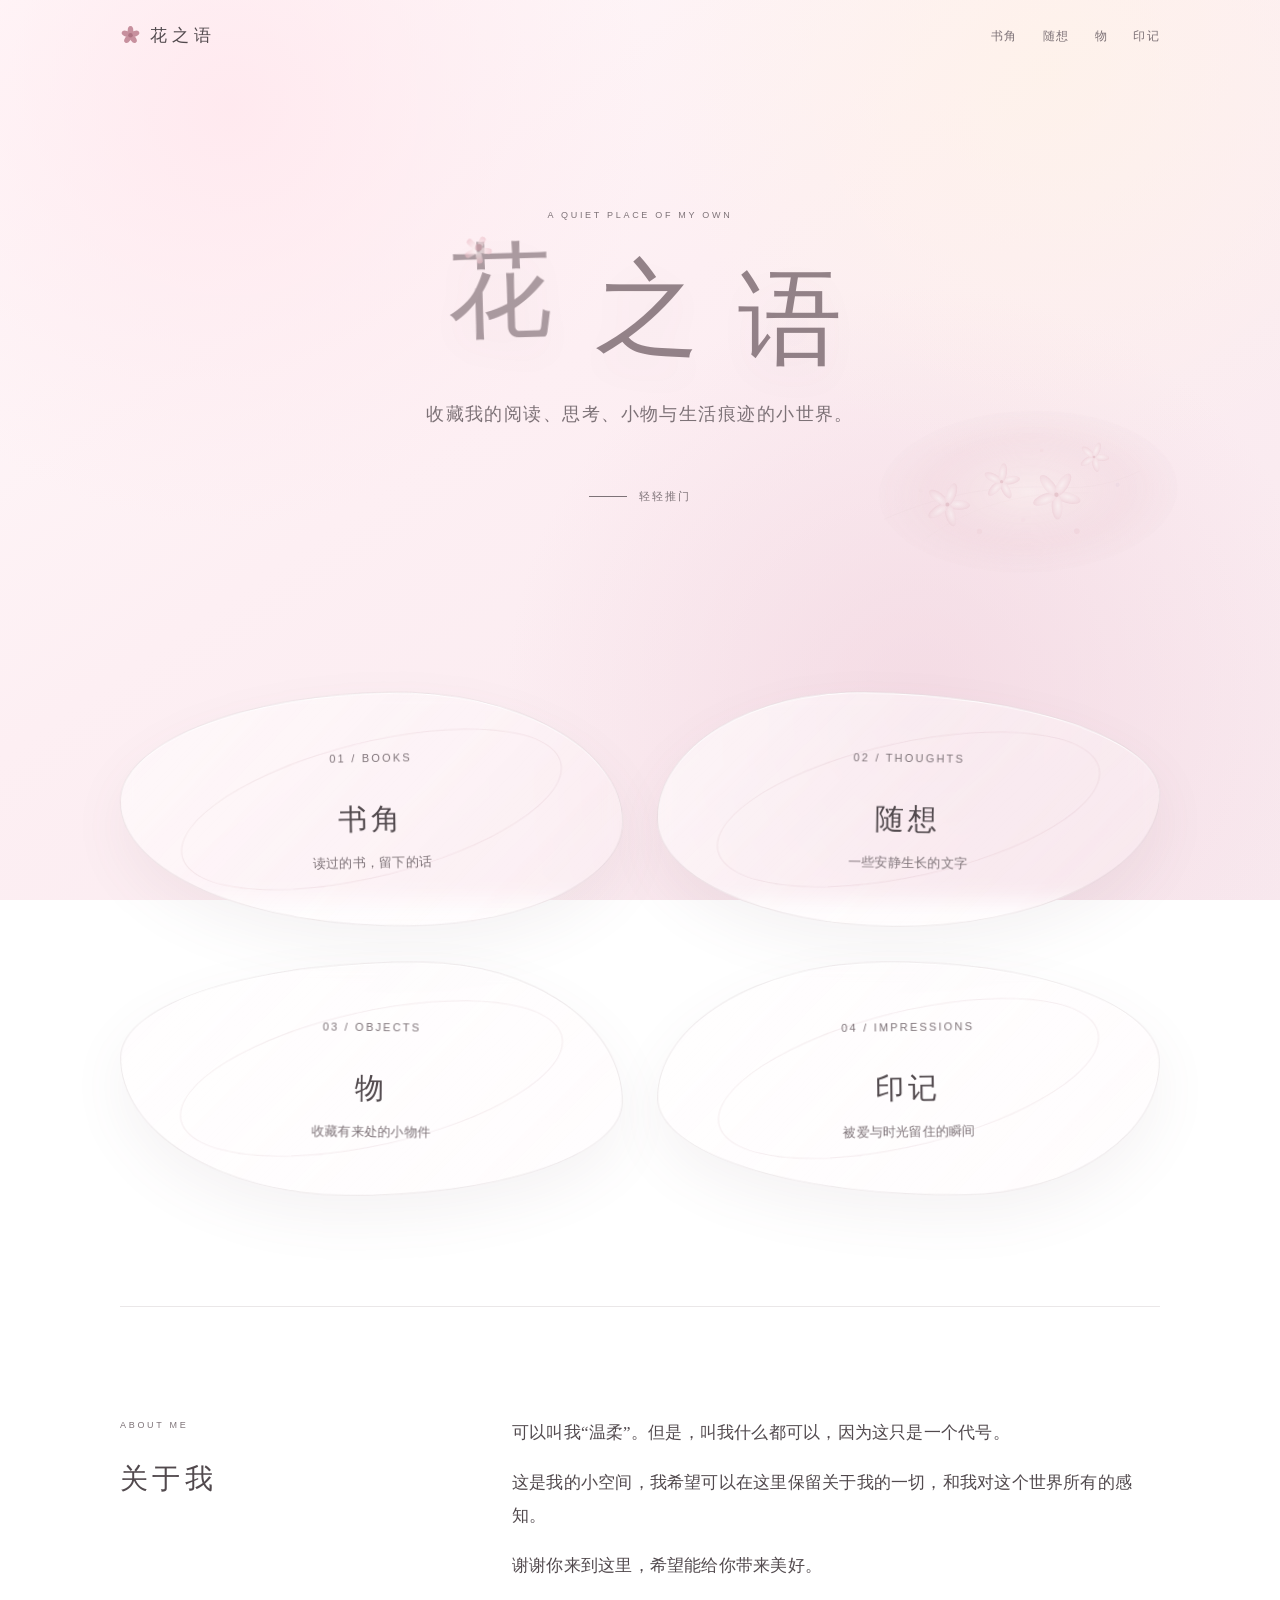
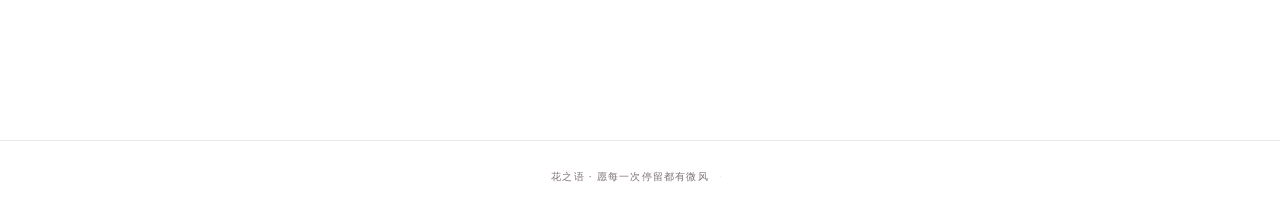
==== commit 1c3560c2: "Smooth public content loading" ====
--- a/index.html
+++ b/index.html
@@ -4,12 +4,13 @@
     <meta charset="UTF-8">
     <meta name="viewport" content="width=device-width, initial-scale=1">
     <meta name="description" content="花之语，收藏阅读、思考、小物与生活痕迹的小世界。">
+    <meta name="google-site-verification" content="Yda2c_dViZxnmFUatpTvZ6KjFXPl7rRImqmVGIiqZDU">
     <title>花之语</title>
-    <link rel="stylesheet" href="assets/styles.css?v=home-bloom-3">
+    <link rel="stylesheet" href="assets/styles.css?v=soft-load-1">
   </head>
   <body class="page-home">
     <header class="site-header shell">
-      <a class="brand" href="index.html"><img class="brand-flower" src="assets/flower-mark.svg" alt="">花之语</a>
+      <a class="brand" href="index.html"><img class="brand-flower" src="assets/flower-mark-mono.svg" alt="">花之语</a>
       <nav class="nav" aria-label="主要导航">
         <a href="books/index.html?v=home-bloom-3">书角</a>
         <a href="thoughts/index.html?v=home-bloom-3">随想</a>
@@ -90,6 +91,6 @@
     </main>
 
     <footer class="site-footer">花之语 · 愿每一次停留都有微风 <a class="admin-key" href="admin/" aria-label="进入内容管理">·</a></footer>
-    <script src="assets/site.js?v=home-bloom-3"></script>
+    <script src="assets/site.js?v=soft-load-1"></script>
   </body>
 </html>
--- a/assets/styles.css
+++ b/assets/styles.css
@@ -212,7 +212,7 @@
   z-index: 2;
   display: inline-flex;
   gap: clamp(8px, 1.5vw, 18px);
-  align-items: center;
+  align-items: flex-start;
   padding-left: 0.08em;
   color: rgba(105, 87, 94, 0.72);
 }
@@ -227,12 +227,16 @@
     transform 1000ms cubic-bezier(.2,.7,.2,1);
 }
 
+.bloom-word:nth-child(1) {
+  transform: translateY(-0.12em);
+}
+
 .bloom-word:nth-child(2) {
-  transform: translateY(0.04em);
+  transform: translateY(0.03em);
 }
 
 .bloom-word:nth-child(3) {
-  transform: translateY(-0.03em);
+  transform: translateY(0.18em);
 }
 
 .bloom-flower-word {
@@ -308,17 +312,74 @@
 .bloom-title.is-wind .bloom-flower-word {
   filter: blur(0.12px);
   opacity: 0.78;
-  transform: translateX(-0.03em) rotate(-1.6deg);
+  transform: translate(-0.03em, -0.12em) rotate(-1.6deg);
 }
 
 .bloom-title:hover .bloom-word:nth-child(2),
 .bloom-title.is-wind .bloom-word:nth-child(2) {
-  transform: translate(0.08em, 0.02em);
+  transform: translate(0.08em, 0.05em);
 }
 
 .bloom-title:hover .bloom-word:nth-child(3),
 .bloom-title.is-wind .bloom-word:nth-child(3) {
-  transform: translate(0.16em, -0.04em);
+  transform: translate(0.16em, 0.14em);
+}
+
+[data-entry-list].is-entry-loading {
+  position: relative;
+  min-height: 260px;
+}
+
+[data-entry-list].is-entry-loading > * {
+  visibility: hidden;
+}
+
+[data-entry-list].is-entry-loading::before,
+[data-entry-list].is-entry-loading::after {
+  position: absolute;
+  left: 50%;
+  border-radius: 999px;
+  content: "";
+  transform: translateX(-50%);
+}
+
+[data-entry-list].is-entry-loading::before {
+  top: 72px;
+  width: min(360px, 68%);
+  height: 9px;
+  background: rgba(196, 144, 157, 0.12);
+  box-shadow:
+    0 28px 0 rgba(196, 144, 157, 0.08),
+    0 56px 0 rgba(196, 144, 157, 0.055);
+}
+
+[data-entry-list].is-entry-loading::after {
+  top: 68px;
+  width: 82px;
+  height: 17px;
+  background: linear-gradient(
+    90deg,
+    transparent,
+    rgba(255, 255, 255, 0.72),
+    transparent
+  );
+  animation: content-soft-load 1500ms ease-in-out infinite;
+}
+
+@keyframes content-soft-load {
+  0% {
+    opacity: 0;
+    transform: translateX(-180px);
+  }
+
+  45% {
+    opacity: 0.9;
+  }
+
+  100% {
+    opacity: 0;
+    transform: translateX(100px);
+  }
 }
 
 .bloom-title:hover .title-flower,
@@ -695,6 +756,29 @@
   padding-bottom: 34px;
 }
 
+.format-toolbar {
+  display: flex;
+  flex-wrap: wrap;
+  gap: 7px;
+  margin: 8px 0 10px;
+}
+
+.format-toolbar button {
+  padding: 5px 10px;
+  border: 1px solid rgba(91, 71, 80, 0.13);
+  border-radius: 999px;
+  color: rgba(81, 73, 77, 0.82);
+  background: rgba(255, 255, 255, 0.52);
+  cursor: pointer;
+  font-family: var(--sans);
+  font-size: 11px;
+}
+
+.format-toolbar button:hover {
+  background: rgba(255, 255, 255, 0.78);
+  transform: translateY(-1px);
+}
+
 .char-count {
   position: absolute;
   right: 12px;
@@ -850,6 +934,14 @@
   color: #9b5461;
 }
 
+.comment-manager {
+  margin-bottom: 80px;
+}
+
+.comment-admin-row p {
+  -webkit-line-clamp: 4;
+}
+
 .admin-setup,
 .login-card {
   width: min(620px, 100%);
@@ -1045,6 +1137,31 @@
 
 .article-body p {
   margin: 0 0 28px;
+}
+
+.cloud-entry .article-body p {
+  text-indent: 2em;
+}
+
+.article-body strong {
+  font-weight: 600;
+}
+
+.article-body em {
+  font-style: italic;
+}
+
+.article-subhead {
+  margin: 44px 0 18px;
+  font-size: clamp(22px, 4vw, 30px);
+  font-weight: 400;
+  line-height: 1.65;
+}
+
+.article-small {
+  color: var(--ink-soft);
+  font-size: 0.86em;
+  line-height: 2;
 }
 
 .book-detail {
@@ -1187,6 +1304,29 @@
 .comments h2 {
   font-size: 23px;
   font-weight: 400;
+}
+
+.approved-comments {
+  display: grid;
+  gap: 14px;
+  margin-bottom: 48px;
+}
+
+.approved-comment {
+  padding: 18px 20px;
+  border: 1px solid var(--line);
+  border-radius: 18px;
+  background: rgba(255, 255, 255, 0.34);
+}
+
+.approved-comment strong {
+  font-weight: 400;
+}
+
+.approved-comment p {
+  margin: 5px 0 0;
+  color: var(--ink-soft);
+  font-size: 14px;
 }
 
 .field {
@@ -1959,6 +2099,8 @@
 }
 
 .entry-shell {
+  display: flex;
+  justify-content: center;
   width: min(900px, calc(100% - 40px));
   min-height: 65vh;
 }
@@ -1973,6 +2115,19 @@
   width: min(660px, 100%);
   margin: 0 auto;
   padding: 90px 0 130px;
+}
+
+.cloud-entry-thought,
+.cloud-entry-love,
+.cloud-entry-imprint {
+  text-align: center;
+}
+
+.cloud-entry .article-body {
+  width: min(620px, 100%);
+  margin-right: auto;
+  margin-left: auto;
+  text-align: left;
 }
 
 .cloud-entry-header {
@@ -2000,6 +2155,24 @@
   margin-bottom: 70px;
 }
 
+.cloud-book-top-no-cover {
+  display: block;
+  width: min(580px, 100%);
+  margin-right: auto;
+  margin-left: auto;
+}
+
+.cloud-book-top-no-cover .cloud-entry-header h2 {
+  max-width: none;
+  font-size: clamp(24px, 4vw, 34px);
+  line-height: 1.6;
+}
+
+.cloud-book-top-no-cover .book-quote {
+  max-width: 520px;
+  line-height: 1.9;
+}
+
 .cloud-book-top > img {
   display: block;
   width: 140px;
@@ -2013,8 +2186,9 @@
 
 .entry-image-gallery {
   display: grid;
-  grid-template-columns: repeat(2, minmax(0, 1fr));
+  grid-template-columns: repeat(auto-fit, minmax(220px, min(300px, 100%)));
   gap: 18px;
+  justify-content: center;
   margin: 0 auto 55px;
 }
 
@@ -2167,8 +2341,51 @@
   padding: 72px 0 130px;
 }
 
+.imprint-groups {
+  width: min(900px, 100%);
+  margin: 0 auto;
+  padding: 52px 0 130px;
+}
+
+.imprint-group {
+  margin: 0;
+  padding: 48px 0;
+}
+
+.imprint-group + .imprint-group {
+  border-top: 1px dashed rgba(154, 116, 123, 0.22);
+}
+
+.imprint-row {
+  grid-template-columns: repeat(4, minmax(0, 1fr));
+  width: 100%;
+  margin: 0;
+  padding: 0;
+}
+
+.imprint-empty {
+  grid-column: 1 / -1;
+  margin: 0;
+  color: var(--ink-soft);
+  font-size: 12px;
+}
+
 .media-card {
   min-width: 0;
+}
+
+.media-card-meta {
+  display: flex;
+  align-items: center;
+  justify-content: space-between;
+  gap: 8px;
+}
+
+.entry-date {
+  color: var(--ink-soft);
+  font-family: var(--sans);
+  font-size: 10px;
+  letter-spacing: 0.04em;
 }
 
 .media-card .entry-type,
@@ -2197,8 +2414,18 @@
 }
 
 .media-card .caption {
+  display: -webkit-box;
+  max-width: 100%;
+  max-height: 7.2em;
+  margin: 0;
+  overflow: hidden;
+  overflow-wrap: anywhere;
+  word-break: break-word;
   font-size: 12px;
   line-height: 1.8;
+  white-space: pre-line;
+  -webkit-box-orient: vertical;
+  -webkit-line-clamp: 4;
 }
 
 .object-card {
@@ -2279,9 +2506,11 @@
 }
 
 .lightbox-inner {
-  max-width: min(760px, 86vw);
+  width: min(430px, 86vw);
   max-height: 84vh;
   padding: 10px 10px 18px;
+  overflow: auto;
+  overscroll-behavior: contain;
   background: #fff;
   box-shadow: 0 30px 90px rgba(31, 20, 25, 0.22);
   opacity: 0;
@@ -2294,20 +2523,34 @@
   transform: scale(1) translateY(0);
 }
 
+.lightbox-gallery {
+  display: grid;
+  gap: 10px;
+}
+
 .lightbox-image {
   display: block;
-  width: auto;
+  width: 100%;
+  max-width: none;
+  height: auto;
+  max-height: none;
+  margin: 0 auto;
+}
+
+.lightbox-caption {
+  display: block;
+  width: 100%;
   max-width: 100%;
-  height: auto;
-  max-height: 72vh;
-  margin: 0 auto;
-}
-
-.lightbox-caption {
-  margin: 13px 8px 0;
+  margin: 13px auto 0;
+  padding: 0 6px;
+  overflow: visible;
   color: #665a60;
   font-size: 13px;
+  line-height: 1.9;
   text-align: center;
+  overflow-wrap: anywhere;
+  word-break: break-word;
+  white-space: pre-line;
 }
 
 .lightbox-close {
@@ -2520,6 +2763,11 @@
     padding: 55px 0 100px;
   }
 
+  .imprint-row {
+    grid-template-columns: repeat(2, minmax(0, 1fr));
+    padding: 0;
+  }
+
   .media-card .caption {
     font-size: 11px;
   }
@@ -2565,3 +2813,152 @@
     display: none;
   }
 }
+
+/* Quiet Y2K section signal */
+.page-intro {
+  --signal: rgba(222, 126, 165, 0.5);
+  width: min(560px, 100%);
+  min-height: 0;
+  margin: 46px auto 56px;
+  padding: 30px 34px 28px;
+  overflow: hidden;
+  border: 1px solid color-mix(in srgb, var(--signal) 42%, transparent);
+  border-radius: 6px;
+  background:
+    repeating-linear-gradient(
+      0deg,
+      transparent 0 7px,
+      rgba(255, 255, 255, 0.12) 7px 8px
+    ),
+    rgba(255, 255, 255, 0.24);
+  box-shadow:
+    0 0 0 1px rgba(255, 255, 255, 0.36) inset,
+    0 0 22px color-mix(in srgb, var(--signal) 13%, transparent);
+  backdrop-filter: blur(8px);
+  isolation: isolate;
+  transform: none;
+}
+
+.page-books .page-intro {
+  --signal: rgba(105, 190, 146, 0.58);
+}
+
+.page-thoughts .page-intro {
+  --signal: rgba(105, 166, 218, 0.58);
+}
+
+.page-love .page-intro {
+  --signal: rgba(229, 121, 166, 0.58);
+}
+
+.page-imprints .page-intro {
+  --signal: rgba(224, 158, 86, 0.58);
+}
+
+.page-intro::before {
+  position: absolute;
+  top: 14px;
+  right: 16px;
+  left: auto;
+  width: 6px;
+  height: 6px;
+  border: 1px solid color-mix(in srgb, var(--signal) 80%, white);
+  border-radius: 0;
+  background: var(--signal);
+  box-shadow: 0 0 10px var(--signal);
+  content: "";
+  opacity: 0.8;
+  transform: none;
+  animation: signal-blink 2.8s steps(1, end) infinite;
+}
+
+.page-intro::after {
+  position: absolute;
+  right: 16px;
+  bottom: 12px;
+  width: auto;
+  color: color-mix(in srgb, var(--signal) 70%, var(--ink-soft));
+  content: var(--intro-stamp, "NO. 00");
+  font-family: "Courier New", monospace;
+  font-size: 9px;
+  letter-spacing: 0.14em;
+  writing-mode: initial;
+  opacity: 0.62;
+  transform: none;
+}
+
+.page-intro h1 {
+  position: relative;
+  display: block;
+  margin: 2px 0 9px;
+  padding: 0;
+  font-size: clamp(30px, 5vw, 38px);
+  font-weight: 400;
+  letter-spacing: 0.18em;
+  text-shadow: 0 0 14px color-mix(in srgb, var(--signal) 20%, transparent);
+  transform: none;
+}
+
+.page-intro h1::after {
+  display: none;
+}
+
+.page-intro p {
+  max-width: none;
+  margin: 0;
+  font-size: 13px;
+  line-height: 1.8;
+  transform: none;
+}
+
+.page-intro .eyebrow {
+  display: block;
+  margin: 0 0 8px;
+  padding: 0;
+  border-radius: 0;
+  color: color-mix(in srgb, var(--signal) 72%, var(--ink-soft));
+  background: transparent;
+  box-shadow: none;
+  font-family: "Courier New", monospace;
+  font-size: 9px;
+  letter-spacing: 0.12em;
+  text-transform: uppercase;
+  transform: none;
+}
+
+.page-intro .eyebrow::before {
+  display: none;
+}
+
+@keyframes signal-blink {
+  0%,
+  88%,
+  100% {
+    opacity: 0.82;
+  }
+  90%,
+  94% {
+    opacity: 0.14;
+  }
+  92% {
+    opacity: 1;
+  }
+}
+
+@media (max-width: 760px) {
+  .page-intro {
+    margin: 30px auto 38px;
+    padding: 26px 24px 24px;
+    border-radius: 5px;
+  }
+
+  .page-intro h1 {
+    font-size: 29px;
+  }
+}
+
+@media (prefers-reduced-motion: reduce) {
+  .page-intro::before {
+    animation: none;
+  }
+}
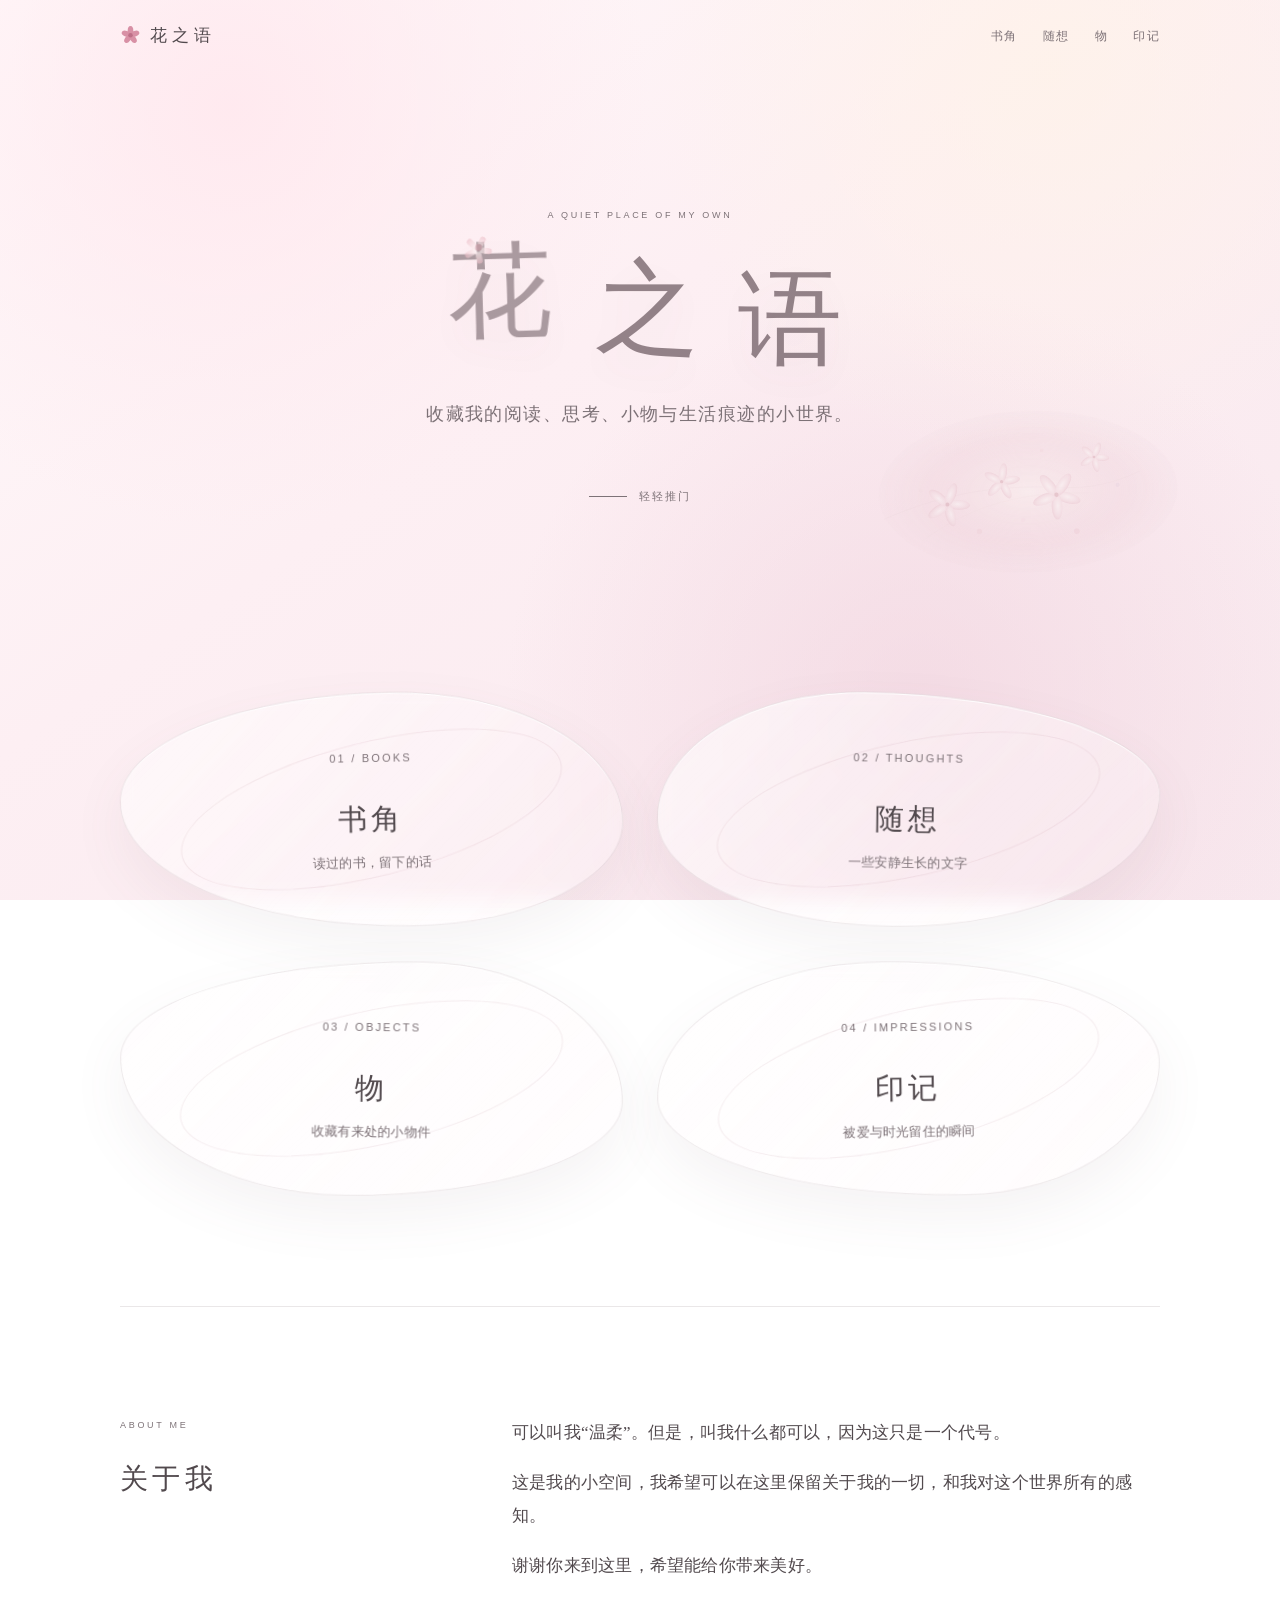
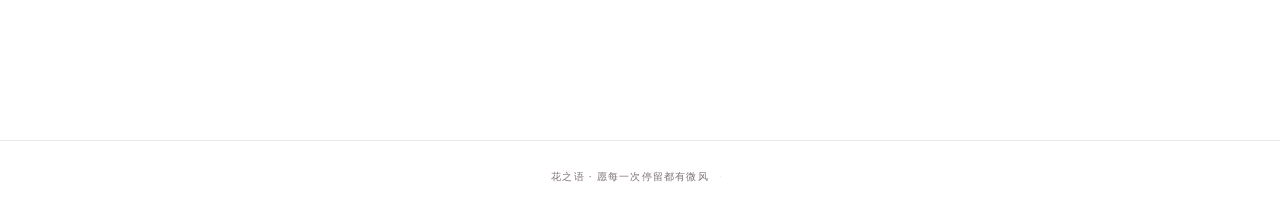
==== commit 9c985749: "Refine flower and wind animations" ====
--- a/index.html
+++ b/index.html
@@ -6,16 +6,16 @@
     <meta name="description" content="花之语，收藏阅读、思考、小物与生活痕迹的小世界。">
     <meta name="google-site-verification" content="Yda2c_dViZxnmFUatpTvZ6KjFXPl7rRImqmVGIiqZDU">
     <title>花之语</title>
-    <link rel="stylesheet" href="assets/styles.css?v=soft-load-1">
+    <link rel="stylesheet" href="assets/styles.css?v=petal-rain-3">
   </head>
   <body class="page-home">
     <header class="site-header shell">
       <a class="brand" href="index.html"><img class="brand-flower" src="assets/flower-mark-mono.svg" alt="">花之语</a>
       <nav class="nav" aria-label="主要导航">
-        <a href="books/index.html?v=home-bloom-3">书角</a>
-        <a href="thoughts/index.html?v=home-bloom-3">随想</a>
-        <a href="love/index.html?v=home-bloom-3">物</a>
-        <a href="imprints/index.html?v=home-bloom-3">印记</a>
+        <a href="books/index.html?v=soft-load-2">书角</a>
+        <a href="thoughts/index.html?v=soft-load-2">随想</a>
+        <a href="love/index.html?v=soft-load-2">物</a>
+        <a href="imprints/index.html?v=soft-load-2">印记</a>
       </nav>
     </header>
 
@@ -31,6 +31,8 @@
                 <span></span><span></span><span></span><span></span><span></span>
               </span>
               <span class="wind-petals" aria-hidden="true">
+                <b></b><b></b><b></b>
+                <i></i><i></i><i></i><i></i><i></i>
                 <i></i><i></i><i></i><i></i><i></i>
               </span>
             </span>
@@ -43,7 +45,7 @@
       </section>
 
       <section class="portal-grid shell" id="entrances" aria-label="四个板块">
-        <a class="portal portal-book" href="books/index.html?v=home-bloom-3" data-page-transition="book">
+        <a class="portal portal-book" href="books/index.html?v=soft-load-2" data-page-transition="book">
           <span class="portal-orbit" aria-hidden="true"></span>
           <span class="portal-content">
             <span class="portal-index">01 / BOOKS</span>
@@ -51,7 +53,7 @@
             <p>读过的书，留下的话</p>
           </span>
         </a>
-        <a class="portal portal-thought" href="thoughts/index.html?v=home-bloom-3" data-page-transition="thought">
+        <a class="portal portal-thought" href="thoughts/index.html?v=soft-load-2" data-page-transition="thought">
           <span class="portal-orbit" aria-hidden="true"></span>
           <span class="portal-content">
             <span class="portal-index">02 / THOUGHTS</span>
@@ -59,7 +61,7 @@
             <p>一些安静生长的文字</p>
           </span>
         </a>
-        <a class="portal portal-love" href="love/index.html?v=home-bloom-3" data-page-transition="love">
+        <a class="portal portal-love" href="love/index.html?v=soft-load-2" data-page-transition="love">
           <span class="portal-orbit" aria-hidden="true"></span>
           <span class="portal-content">
             <span class="portal-index">03 / OBJECTS</span>
@@ -67,7 +69,7 @@
             <p>收藏有来处的小物件</p>
           </span>
         </a>
-        <a class="portal portal-imprint" href="imprints/index.html?v=home-bloom-3" data-page-transition="imprint">
+        <a class="portal portal-imprint" href="imprints/index.html?v=soft-load-2" data-page-transition="imprint">
           <span class="portal-orbit" aria-hidden="true"></span>
           <span class="portal-content">
             <span class="portal-index">04 / IMPRESSIONS</span>
@@ -91,6 +93,6 @@
     </main>
 
     <footer class="site-footer">花之语 · 愿每一次停留都有微风 <a class="admin-key" href="admin/" aria-label="进入内容管理">·</a></footer>
-    <script src="assets/site.js?v=soft-load-1"></script>
+    <script src="assets/site.js?v=petal-rain-3"></script>
   </body>
 </html>
--- a/assets/styles.css
+++ b/assets/styles.css
@@ -287,26 +287,57 @@
 
 .wind-petals {
   position: absolute;
-  inset: -0.1em -0.55em -0.12em 0.25em;
+  inset: -0.28em -2em -0.28em -0.18em;
+  overflow: visible;
   pointer-events: none;
+}
+
+.wind-petals b {
+  position: absolute;
+  top: 30%;
+  left: 2%;
+  width: 1.45em;
+  height: 1px;
+  border-radius: 999px;
+  background: linear-gradient(90deg, transparent, rgba(201, 135, 153, 0.28), transparent);
+  opacity: 0;
+  transform: translateX(-0.18em) scaleX(0.18);
+  transform-origin: left center;
+}
+
+.wind-petals b:nth-child(2) {
+  top: 48%;
+  left: 12%;
+  width: 1.8em;
+}
+
+.wind-petals b:nth-child(3) {
+  top: 66%;
+  left: -3%;
+  width: 1.2em;
 }
 
 .wind-petals i {
   position: absolute;
   top: 36%;
-  left: 28%;
-  width: 0.09em;
-  height: 0.045em;
+  left: 18%;
+  width: 0.105em;
+  height: 0.052em;
   border-radius: 999px 999px 999px 30%;
-  background: rgba(226, 162, 176, 0.56);
+  background: rgba(218, 137, 158, 0.72);
   opacity: 0;
   transform: translate3d(0, 0, 0) rotate(12deg);
 }
 
-.wind-petals i:nth-child(2) { top: 18%; left: 42%; background: rgba(246, 204, 211, 0.7); }
-.wind-petals i:nth-child(3) { top: 56%; left: 52%; background: rgba(219, 186, 207, 0.55); }
-.wind-petals i:nth-child(4) { top: 30%; left: 58%; background: rgba(236, 181, 168, 0.58); }
-.wind-petals i:nth-child(5) { top: 68%; left: 36%; background: rgba(240, 190, 201, 0.6); }
+.wind-petals i:nth-of-type(2) { top: 18%; left: 25%; background: rgba(239, 181, 195, 0.78); }
+.wind-petals i:nth-of-type(3) { top: 58%; left: 31%; }
+.wind-petals i:nth-of-type(4) { top: 30%; left: 38%; width: 0.08em; }
+.wind-petals i:nth-of-type(5) { top: 72%; left: 21%; background: rgba(228, 163, 180, 0.72); }
+.wind-petals i:nth-of-type(6) { top: 8%; left: 12%; width: 0.075em; }
+.wind-petals i:nth-of-type(7) { top: 46%; left: 8%; background: rgba(242, 199, 208, 0.8); }
+.wind-petals i:nth-of-type(8) { top: 78%; left: 40%; width: 0.085em; }
+.wind-petals i:nth-of-type(9) { top: 25%; left: 3%; background: rgba(225, 151, 170, 0.74); }
+.wind-petals i:nth-of-type(10) { top: 62%; left: 14%; width: 0.07em; }
 
 .bloom-title:hover .bloom-flower-word,
 .bloom-title.is-wind .bloom-flower-word {
@@ -388,29 +419,59 @@
   transform: translate(0.18em, -0.08em) rotate(9deg) scale(1);
 }
 
+.bloom-title:hover .wind-petals b,
+.bloom-title.is-wind .wind-petals b {
+  animation: title-wind-line 1050ms ease-out forwards;
+}
+
+.bloom-title:hover .wind-petals b:nth-child(2),
+.bloom-title.is-wind .wind-petals b:nth-child(2) {
+  animation-delay: 80ms;
+}
+
+.bloom-title:hover .wind-petals b:nth-child(3),
+.bloom-title.is-wind .wind-petals b:nth-child(3) {
+  animation-delay: 155ms;
+}
+
 .bloom-title:hover .wind-petals i,
 .bloom-title.is-wind .wind-petals i {
-  animation: title-petal-wind 1300ms ease-out forwards;
-}
-
-.bloom-title:hover .wind-petals i:nth-child(2),
-.bloom-title.is-wind .wind-petals i:nth-child(2) {
-  animation-delay: 90ms;
-}
-
-.bloom-title:hover .wind-petals i:nth-child(3),
-.bloom-title.is-wind .wind-petals i:nth-child(3) {
-  animation-delay: 170ms;
-}
-
-.bloom-title:hover .wind-petals i:nth-child(4),
-.bloom-title.is-wind .wind-petals i:nth-child(4) {
-  animation-delay: 230ms;
-}
-
-.bloom-title:hover .wind-petals i:nth-child(5),
-.bloom-title.is-wind .wind-petals i:nth-child(5) {
-  animation-delay: 310ms;
+  animation: title-petal-wind 1450ms cubic-bezier(.18,.58,.26,1) forwards;
+}
+
+.bloom-title:hover .wind-petals i:nth-of-type(2),
+.bloom-title.is-wind .wind-petals i:nth-of-type(2) { animation-delay: 65ms; }
+.bloom-title:hover .wind-petals i:nth-of-type(3),
+.bloom-title.is-wind .wind-petals i:nth-of-type(3) { animation-delay: 125ms; }
+.bloom-title:hover .wind-petals i:nth-of-type(4),
+.bloom-title.is-wind .wind-petals i:nth-of-type(4) { animation-delay: 185ms; }
+.bloom-title:hover .wind-petals i:nth-of-type(5),
+.bloom-title.is-wind .wind-petals i:nth-of-type(5) { animation-delay: 245ms; }
+.bloom-title:hover .wind-petals i:nth-of-type(6),
+.bloom-title.is-wind .wind-petals i:nth-of-type(6) { animation-delay: 100ms; }
+.bloom-title:hover .wind-petals i:nth-of-type(7),
+.bloom-title.is-wind .wind-petals i:nth-of-type(7) { animation-delay: 205ms; }
+.bloom-title:hover .wind-petals i:nth-of-type(8),
+.bloom-title.is-wind .wind-petals i:nth-of-type(8) { animation-delay: 315ms; }
+.bloom-title:hover .wind-petals i:nth-of-type(9),
+.bloom-title.is-wind .wind-petals i:nth-of-type(9) { animation-delay: 270ms; }
+.bloom-title:hover .wind-petals i:nth-of-type(10),
+.bloom-title.is-wind .wind-petals i:nth-of-type(10) { animation-delay: 365ms; }
+
+@keyframes title-wind-line {
+  0% {
+    opacity: 0;
+    transform: translateX(-0.18em) scaleX(0.18);
+  }
+
+  24% {
+    opacity: 0.5;
+  }
+
+  100% {
+    opacity: 0;
+    transform: translateX(0.72em) scaleX(1);
+  }
 }
 
 @keyframes title-petal-wind {
@@ -420,12 +481,12 @@
   }
 
   18% {
-    opacity: 0.72;
+    opacity: 0.88;
   }
 
   100% {
     opacity: 0;
-    transform: translate3d(0.68em, -0.18em, 0) rotate(96deg);
+    transform: translate3d(1.72em, -0.42em, 0) rotate(190deg);
   }
 }
 
@@ -2594,12 +2655,12 @@
   border-radius: 76% 24% 72% 28%;
   background: var(--petal-color);
   box-shadow:
-    0 0 14px rgba(242, 184, 196, 0.22),
+    0 3px 15px rgba(210, 139, 158, 0.28),
     inset 1px 1px 0 rgba(255, 255, 255, 0.55);
   opacity: 0;
   transform: rotate(24deg);
-  filter: blur(0.15px);
-  animation: petal-fall var(--petal-fall) cubic-bezier(.3,.02,.55,1) var(--petal-delay) forwards;
+  filter: blur(0.08px);
+  animation: petal-fall var(--petal-fall) linear var(--petal-delay) forwards;
 }
 
 @keyframes petal-fall {
@@ -2609,16 +2670,26 @@
   }
 
   10% {
-    opacity: 0.46;
-  }
-
-  45% {
-    transform: translate3d(calc(var(--petal-drift) * -0.25), 42vh, 0) rotate(calc(var(--petal-turn) * 0.42));
+    opacity: 0.78;
+  }
+
+  35% {
+    opacity: 0.72;
+    transform: translate3d(calc(var(--petal-drift) * -0.28), 35vh, 0) rotate(calc(var(--petal-turn) * 0.34));
+  }
+
+  70% {
+    opacity: 0.7;
+    transform: translate3d(calc(var(--petal-drift) * 0.32), 70vh, 0) rotate(calc(var(--petal-turn) * 0.7));
+  }
+
+  94% {
+    opacity: 0.62;
   }
 
   100% {
     opacity: 0;
-    transform: translate3d(var(--petal-drift), 108vh, 0) rotate(var(--petal-turn));
+    transform: translate3d(var(--petal-drift), calc(100vh + 42px), 0) rotate(var(--petal-turn));
   }
 }
 
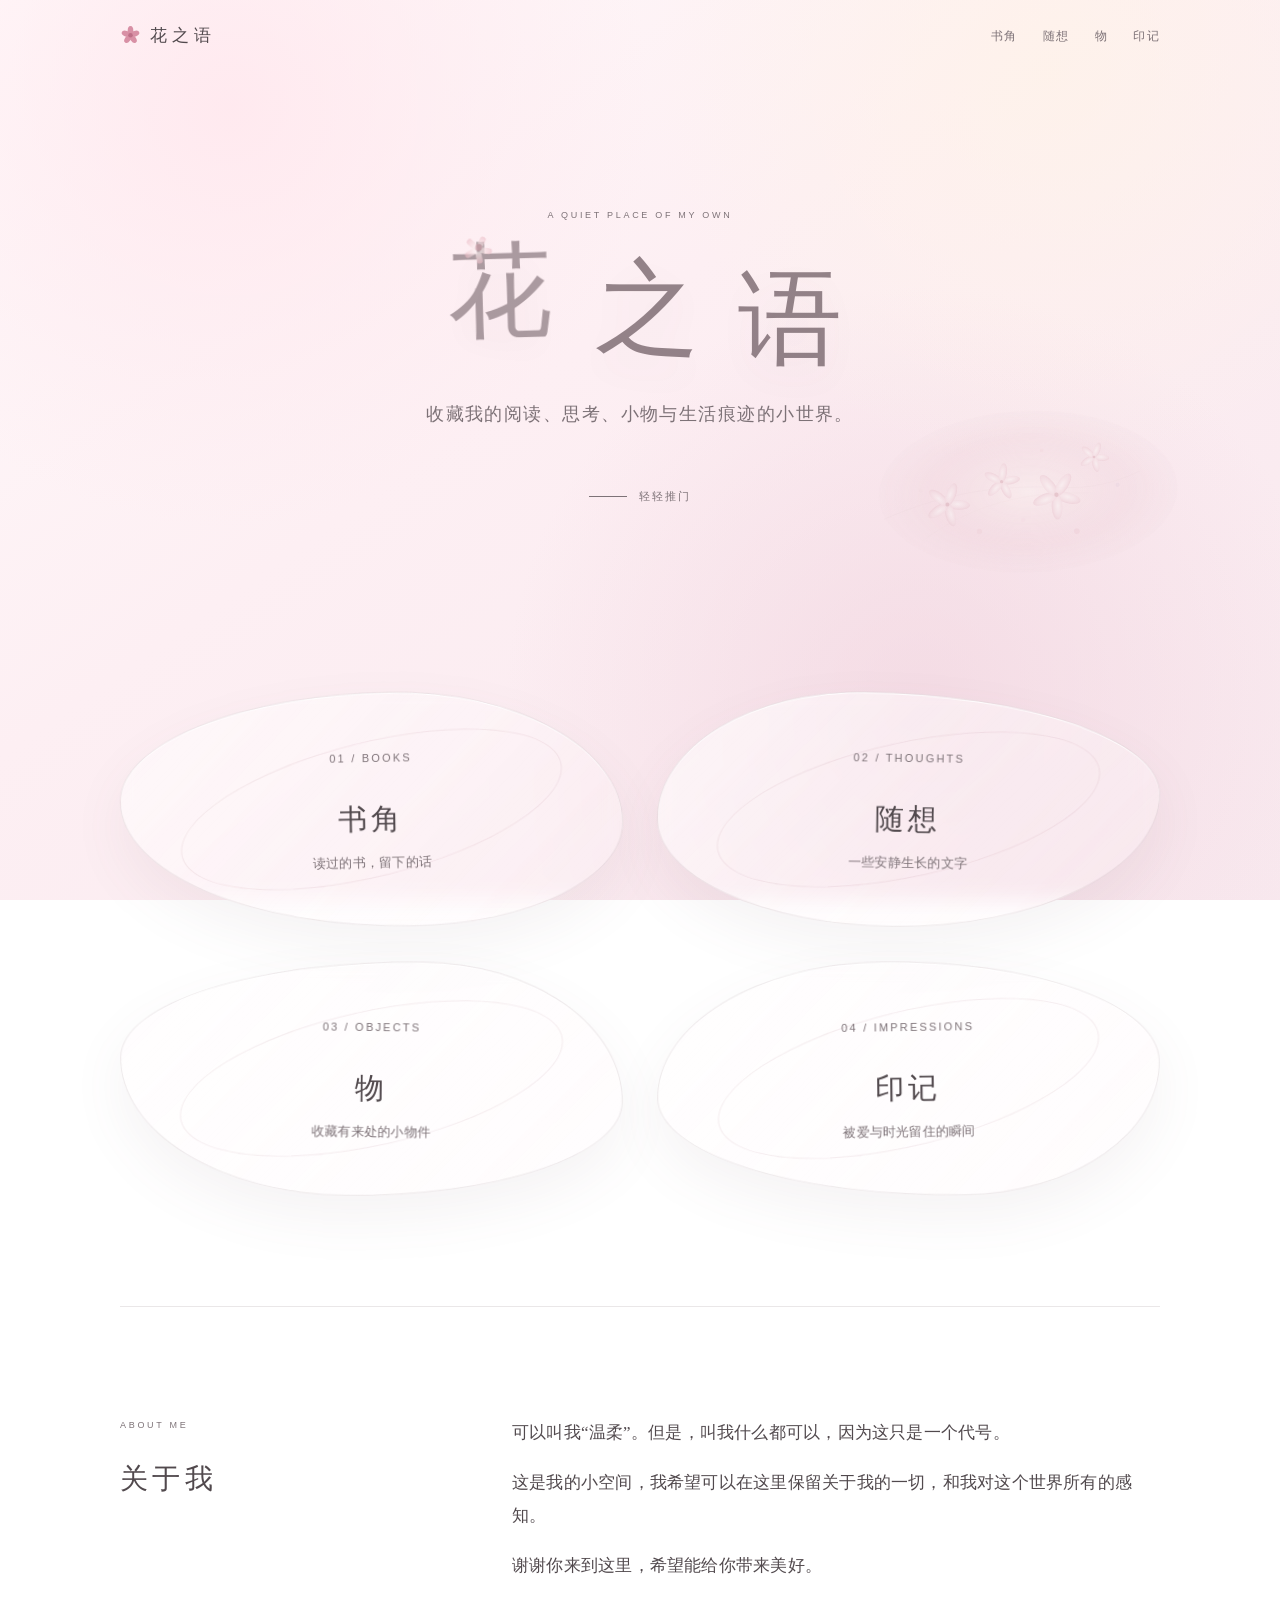
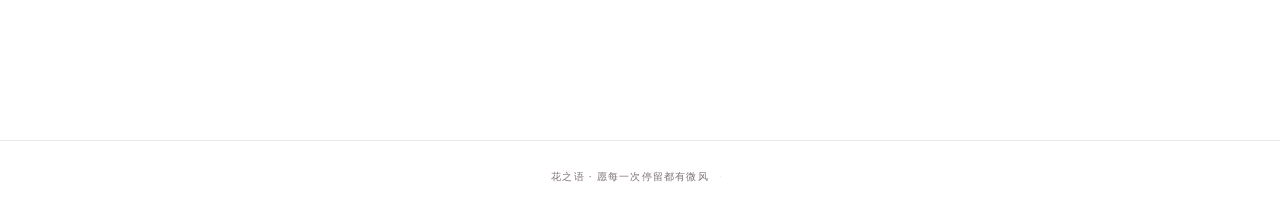
==== commit d228d59f: "Remove title wind effect" ====
--- a/index.html
+++ b/index.html
@@ -29,11 +29,6 @@
               花
               <span class="title-flower" aria-hidden="true">
                 <span></span><span></span><span></span><span></span><span></span>
-              </span>
-              <span class="wind-petals" aria-hidden="true">
-                <b></b><b></b><b></b>
-                <i></i><i></i><i></i><i></i><i></i>
-                <i></i><i></i><i></i><i></i><i></i>
               </span>
             </span>
             <span class="bloom-word">之</span>
--- a/assets/styles.css
+++ b/assets/styles.css
@@ -285,60 +285,6 @@
   content: "";
 }
 
-.wind-petals {
-  position: absolute;
-  inset: -0.28em -2em -0.28em -0.18em;
-  overflow: visible;
-  pointer-events: none;
-}
-
-.wind-petals b {
-  position: absolute;
-  top: 30%;
-  left: 2%;
-  width: 1.45em;
-  height: 1px;
-  border-radius: 999px;
-  background: linear-gradient(90deg, transparent, rgba(201, 135, 153, 0.28), transparent);
-  opacity: 0;
-  transform: translateX(-0.18em) scaleX(0.18);
-  transform-origin: left center;
-}
-
-.wind-petals b:nth-child(2) {
-  top: 48%;
-  left: 12%;
-  width: 1.8em;
-}
-
-.wind-petals b:nth-child(3) {
-  top: 66%;
-  left: -3%;
-  width: 1.2em;
-}
-
-.wind-petals i {
-  position: absolute;
-  top: 36%;
-  left: 18%;
-  width: 0.105em;
-  height: 0.052em;
-  border-radius: 999px 999px 999px 30%;
-  background: rgba(218, 137, 158, 0.72);
-  opacity: 0;
-  transform: translate3d(0, 0, 0) rotate(12deg);
-}
-
-.wind-petals i:nth-of-type(2) { top: 18%; left: 25%; background: rgba(239, 181, 195, 0.78); }
-.wind-petals i:nth-of-type(3) { top: 58%; left: 31%; }
-.wind-petals i:nth-of-type(4) { top: 30%; left: 38%; width: 0.08em; }
-.wind-petals i:nth-of-type(5) { top: 72%; left: 21%; background: rgba(228, 163, 180, 0.72); }
-.wind-petals i:nth-of-type(6) { top: 8%; left: 12%; width: 0.075em; }
-.wind-petals i:nth-of-type(7) { top: 46%; left: 8%; background: rgba(242, 199, 208, 0.8); }
-.wind-petals i:nth-of-type(8) { top: 78%; left: 40%; width: 0.085em; }
-.wind-petals i:nth-of-type(9) { top: 25%; left: 3%; background: rgba(225, 151, 170, 0.74); }
-.wind-petals i:nth-of-type(10) { top: 62%; left: 14%; width: 0.07em; }
-
 .bloom-title:hover .bloom-flower-word,
 .bloom-title.is-wind .bloom-flower-word {
   filter: blur(0.12px);
@@ -417,77 +363,6 @@
 .bloom-title.is-wind .title-flower {
   opacity: 0.6;
   transform: translate(0.18em, -0.08em) rotate(9deg) scale(1);
-}
-
-.bloom-title:hover .wind-petals b,
-.bloom-title.is-wind .wind-petals b {
-  animation: title-wind-line 1050ms ease-out forwards;
-}
-
-.bloom-title:hover .wind-petals b:nth-child(2),
-.bloom-title.is-wind .wind-petals b:nth-child(2) {
-  animation-delay: 80ms;
-}
-
-.bloom-title:hover .wind-petals b:nth-child(3),
-.bloom-title.is-wind .wind-petals b:nth-child(3) {
-  animation-delay: 155ms;
-}
-
-.bloom-title:hover .wind-petals i,
-.bloom-title.is-wind .wind-petals i {
-  animation: title-petal-wind 1450ms cubic-bezier(.18,.58,.26,1) forwards;
-}
-
-.bloom-title:hover .wind-petals i:nth-of-type(2),
-.bloom-title.is-wind .wind-petals i:nth-of-type(2) { animation-delay: 65ms; }
-.bloom-title:hover .wind-petals i:nth-of-type(3),
-.bloom-title.is-wind .wind-petals i:nth-of-type(3) { animation-delay: 125ms; }
-.bloom-title:hover .wind-petals i:nth-of-type(4),
-.bloom-title.is-wind .wind-petals i:nth-of-type(4) { animation-delay: 185ms; }
-.bloom-title:hover .wind-petals i:nth-of-type(5),
-.bloom-title.is-wind .wind-petals i:nth-of-type(5) { animation-delay: 245ms; }
-.bloom-title:hover .wind-petals i:nth-of-type(6),
-.bloom-title.is-wind .wind-petals i:nth-of-type(6) { animation-delay: 100ms; }
-.bloom-title:hover .wind-petals i:nth-of-type(7),
-.bloom-title.is-wind .wind-petals i:nth-of-type(7) { animation-delay: 205ms; }
-.bloom-title:hover .wind-petals i:nth-of-type(8),
-.bloom-title.is-wind .wind-petals i:nth-of-type(8) { animation-delay: 315ms; }
-.bloom-title:hover .wind-petals i:nth-of-type(9),
-.bloom-title.is-wind .wind-petals i:nth-of-type(9) { animation-delay: 270ms; }
-.bloom-title:hover .wind-petals i:nth-of-type(10),
-.bloom-title.is-wind .wind-petals i:nth-of-type(10) { animation-delay: 365ms; }
-
-@keyframes title-wind-line {
-  0% {
-    opacity: 0;
-    transform: translateX(-0.18em) scaleX(0.18);
-  }
-
-  24% {
-    opacity: 0.5;
-  }
-
-  100% {
-    opacity: 0;
-    transform: translateX(0.72em) scaleX(1);
-  }
-}
-
-@keyframes title-petal-wind {
-  0% {
-    opacity: 0;
-    transform: translate3d(0, 0, 0) rotate(10deg);
-  }
-
-  18% {
-    opacity: 0.88;
-  }
-
-  100% {
-    opacity: 0;
-    transform: translate3d(1.72em, -0.42em, 0) rotate(190deg);
-  }
 }
 
 .home-flower-cluster {
